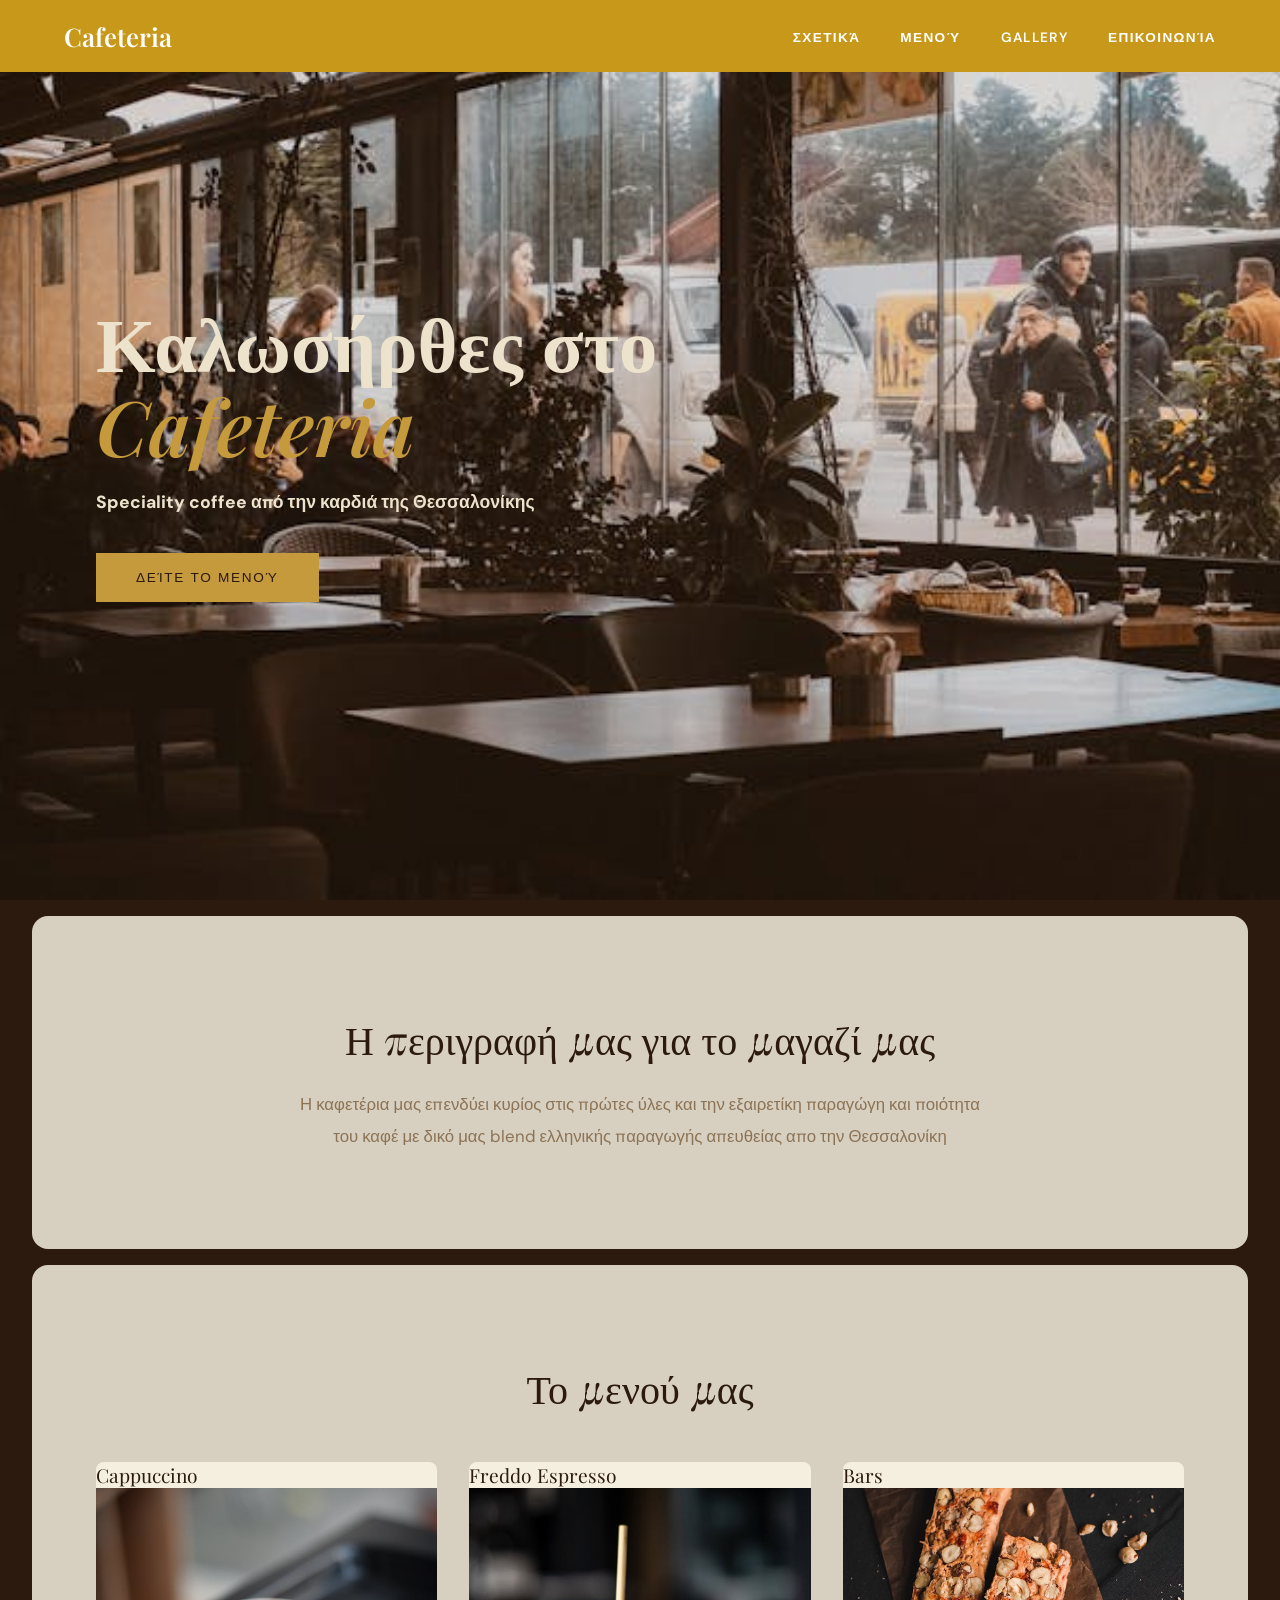
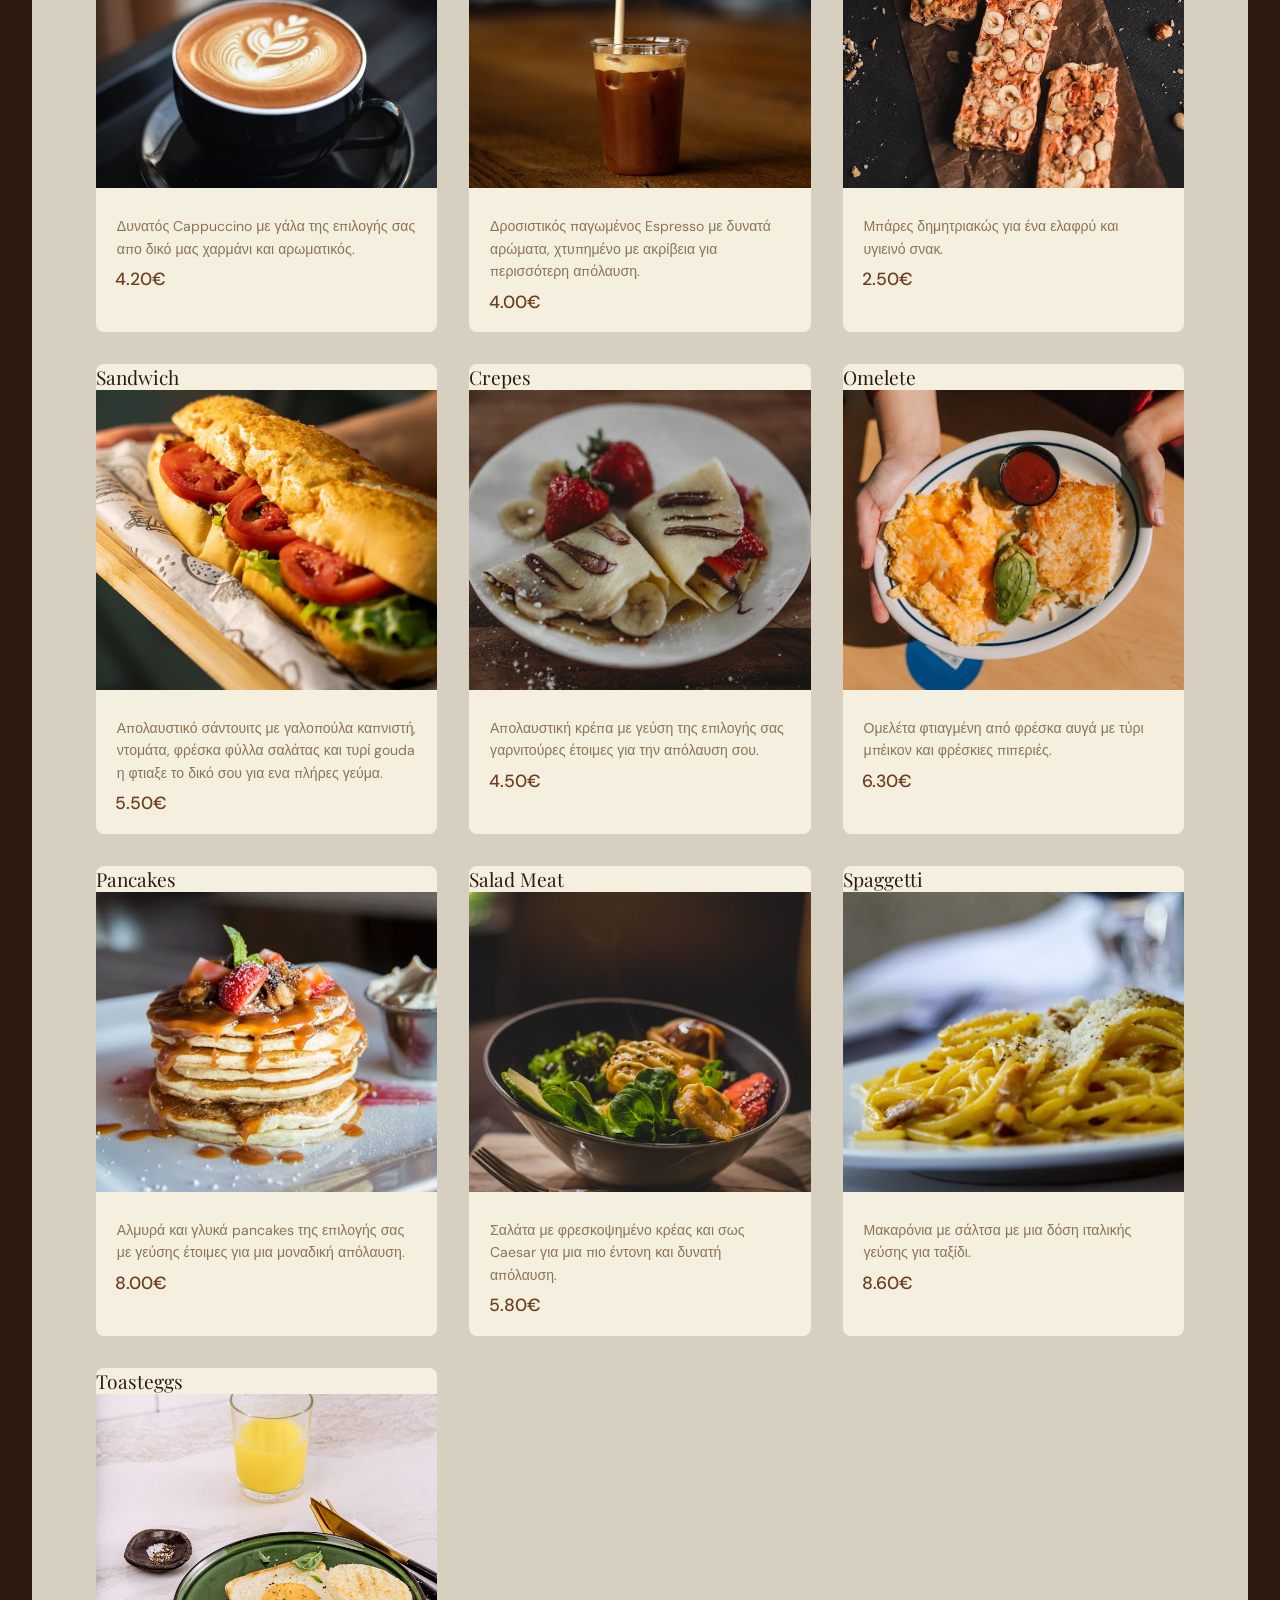
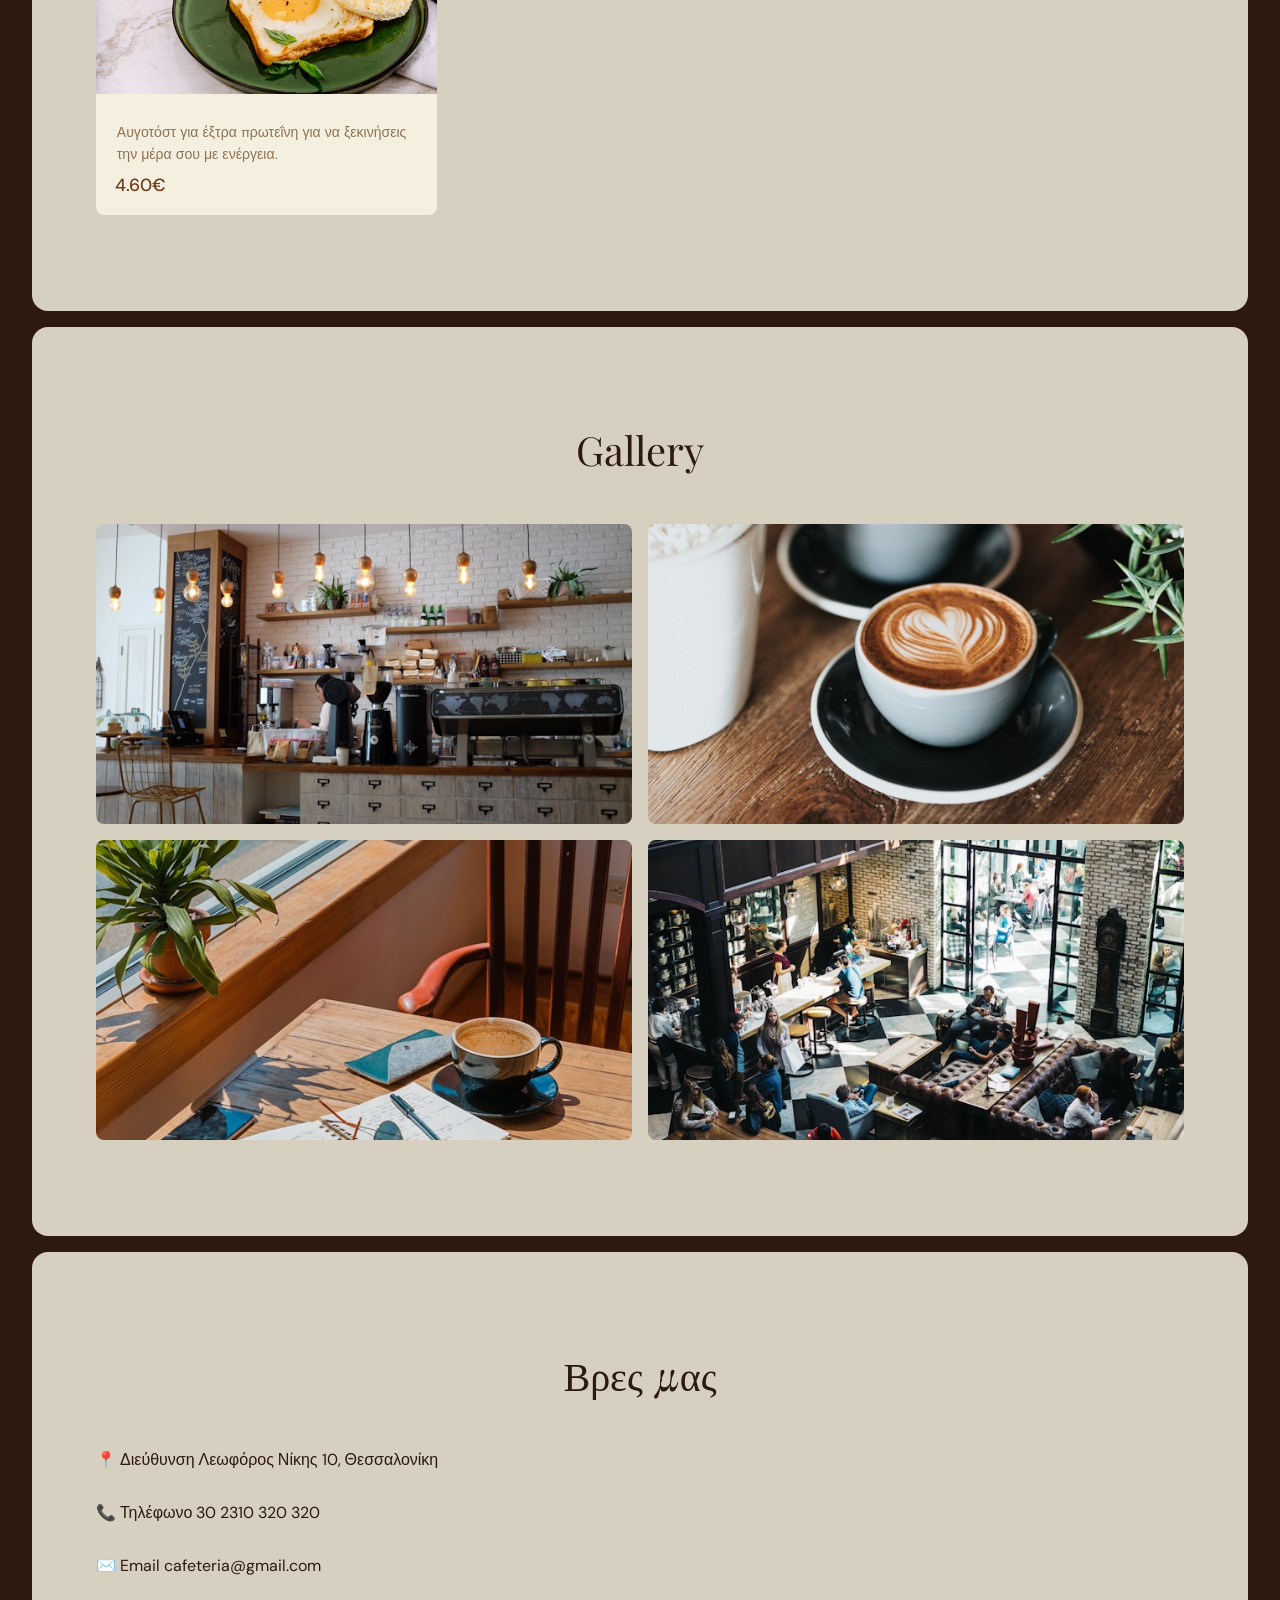
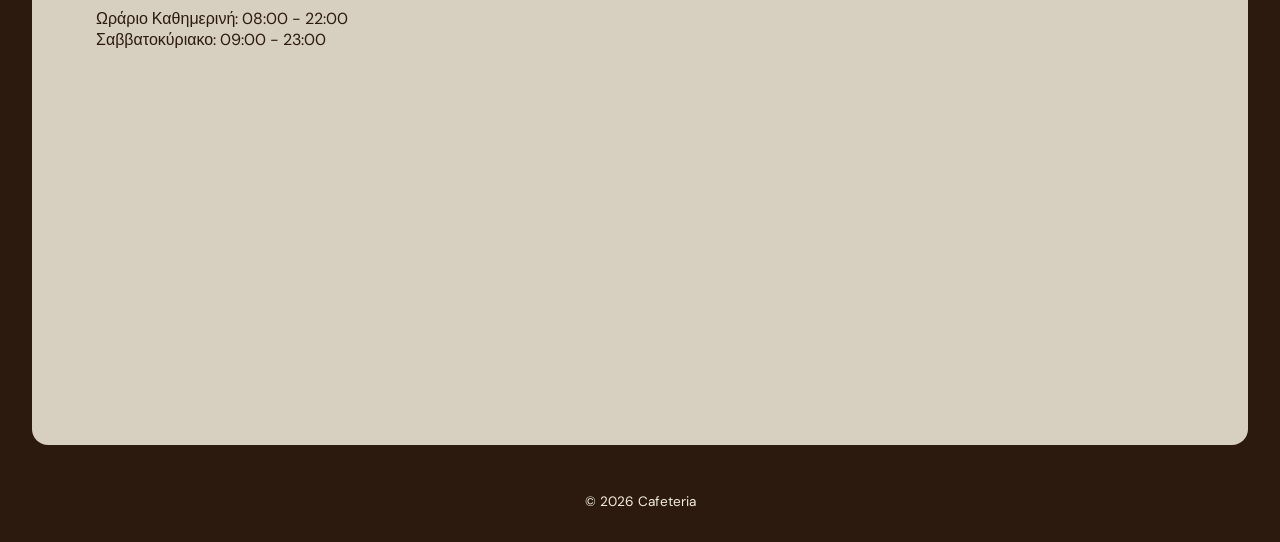
==== index.html @ f92d0ef3 "change the name file to index" ====
<!DOCTYPE html>
<html lang="en">
<head>
    <meta charset="UTF-8">
    <meta name="viewport" content="width=device-width, initial-scale=1.0">
    <title>Menu Cofffee</title>
    <link rel="stylesheet" href="styles.css">
</head>
<body>
    
    <!-- NavBar -->
    <nav id="navbar">
        <a href="#" class="logo">Cafeteria</a>
        <ul class="nav-links">
            <li><a href="#about">Σχετικά</a></li>
            <li><a href="#menu">Μενού</a></li>
            <li><a href="#gallery">Gallery</a></li>
            <li><a href="#contact">Επικοινωνία</a></li>
        </ul>
    </nav>

    <!-- Hero -->
    <section id="hero">
        <h1>Καλωσήρθες στο <em>Cafeteria</em></h1>
        <p>Speciality coffee από την καρδιά της Θεσσαλονίκης</p>
        <a href="#menu">Δείτε το Μενού</a>
    </section>

    <!-- About -->
    <section id="about">
        <h2>Η περιγραφή μας για το μαγαζί μας</h2>
        <p>Η καφετέρια μας επενδύει κυρίος στις πρώτες ύλες και την εξαιρετίκη παραγώγη και ποιότητα του καφέ με δικό μας blend ελληνικής παραγωγής απευθείας απο την Θεσσαλονίκη</p>
    </section>

    <!-- Menu -->
    <section id="menu">
        <h2>Το μενού μας</h2>

        <div class="menu-grid">
            <div class="menu-card">
                <h3>Cappuccino</h3>
                <img src="images/cappuccino.jpg" alt="cappuccino">
                <div class="card-info">
                    <p class="card-desc">Δυνατός Cappuccino με γάλα της επιλογής σας απο δικό μας χαρμάνι και αρωματικός.</p>
                    <span class="card-price">4.20€</span>
                </div>
            </div>

            <div class="menu-card">
                <h3>Freddo Espresso</h3>
                <img src="images/Freddo Espresso.jpg" alt="Freddo Espresso">
                <div class="card-info">
                    <p class="card-desc">Δροσιστικός παγωμένος Espresso με δυνατά αρώματα, χτυπημένο με ακρίβεια για περισσότερη απόλαυση.</p>
                    <span class="card-price">4.00€</span>
                </div>
            </div>
            
            <div class="menu-card">
                <h3>Bars</h3>
                <img src="images/Bars.jpg" alt="Bars">
                <div class="card-info">
                    <p class="card-desc">Μπάρες δημητριακώς για ένα ελαφρύ και υγιεινό σνακ.</p>
                    <span class="card-price">2.50€</span>
                </div>
            </div>
            
            <div class="menu-card">
                <h3>Sandwich</h3>
                <img src="images/Sandwich.jpg" alt="Sandwich">
                <div class="card-info">
                    <p class="card-desc">Απολαυστικό σάντουιτς με γαλοπούλα καπνιστή, ντομάτα, φρέσκα φύλλα σαλάτας και τυρί gouda η φτιαξε το δικό σου για ενα πλήρες γεύμα.</p>
                    <span class="card-price">5.50€</span>
                </div>
            </div>
            
            <div class="menu-card">
                <h3>Crepes</h3>
                <img src="images/crepes.jpg" alt="crepes">
                <div class="card-info">
                    <p class="card-desc">Απολαυστική κρέπα με γεύση της επιλογής σας γαρνιτούρες έτοιμες για την απόλαυση σου.</p>
                    <span class="card-price">4.50€</span>
                </div>
            </div>
            
            <div class="menu-card">
                <h3>Omelete</h3>
                <img src="images/omelete.jpg" alt="omelete">
                <div class="card-info">
                    <p class="card-desc">Ομελέτα φτιαγμένη από φρέσκα αυγά με τύρι μπέικον και φρέσκιες πιπεριές.</p>
                    <span class="card-price">6.30€</span>
                </div>
            </div>
            
            <div class="menu-card">
                <h3>Pancakes</h3>
                <img src="images/pancakes.jpg" alt="pancakes">
                <div class="card-info">
                    <p class="card-desc">Αλμυρά και γλυκά pancakes της επιλογής σας με γεύσης έτοιμες για μια μοναδική απόλαυση.</p>
                    <span class="card-price">8.00€</span>
                </div>
            </div>
            
            <div class="menu-card">
                <h3>Salad Meat</h3>
                <img src="images/saladmeat.jpg" alt="saladmeat">
                <div class="card-info">
                    <p class="card-desc">Σαλάτα με φρεσκοψημένο κρέας και σως Caesar για μια πιο έντονη και δυνατή απόλαυση.</p>
                    <span class="card-price">5.80€</span>
                </div>
            </div>
            
            <div class="menu-card">
                <h3>Spaggetti</h3>
                <img src="images/spaggetti.jpg" alt="spaggetti">
                <div class="card-info">
                    <p class="card-desc">Μακαρόνια με σάλτσα με μια δόση ιταλικής γεύσης για ταξίδι.</p>
                    <span class="card-price">8.60€</span>
                </div>
            </div>

            <div class="menu-card">
                <h3>Toasteggs</h3>
                <img src="images/toasteggs.jpg" alt="toasteggs">
                <div class="card-info">
                    <p class="card-desc">Αυγοτόστ για έξτρα πρωτεΐνη για να ξεκινήσεις την μέρα σου με ενέργεια.</p>
                    <span class="card-price">4.60€</span>
                </div>
            </div>
        </div>
    </section>

    <!-- Gallery -->
    <section id="gallery">
        <h2>Gallery</h2>
        <div class="gallery-grid">
            <img src="images/Bar.jpg" alt="Bar">
            <img src="images/cups.jpg" alt="cups">
            <img src="images/table.jpg" alt="table">
            <img src="images/shop.jpg" alt="shop">
        </div>
    </section>

    <!-- Contact -->
    <section id="contact">
        <h2>Βρες μας</h2>

        <div class="contact-wrapper">

            <!-- Location -->
            <div class="contact-info">
                <div class="contact-item">📍 Διεύθυνση Λεωφόρος Νίκης 10, Θεσσαλονίκη</div>
                <div class="contact-item">📞 Τηλέφωνο 30 2310 320 320</div>
                <div class="contact-item">✉️ Email cafeteria@gmail.com</div>
                <div class="contact-item">Ωράριο Καθημερινή: 08:00 - 22:00 
                    <br>Σαββατοκύριακο: 09:00 - 23:00</div>
            </div>
            
            <!-- Map -->
            <div id="map">
                <iframe 
                    src="https://www.google.com/maps/embed?pb=!1m18!1m12!1m3!1d24218.359978388162!2d22.9376!3d40.64542719999999!2m3!1f0!2f0!3f0!3m2!1i1024!2i768!4f13.1!3m3!1m2!1s0x14a839af2548cc69%3A0xef18309d80742d16!2zzpvOtc-FzrrPjM-CIM6gz43Pgc6zzr_Pgg!5e0!3m2!1sel!2sgr!4v1776898781156!5m2!1sel!2sgr" width="600" height="450" style="border:0;" allowfullscreen="" loading="lazy" referrerpolicy="no-referrer-when-downgrade"
                    width="100%"
                    height="450"
                    style="border:0;"
                    allowfullscreen=""
                    loading="lazy"
                    referrerpolicy="no-referrer-when-downgrade">
                </iframe>
            </div>
        </div>
    </section>

    <!-- Footer -->
    <footer>
        <p>&copy; 2026 Cafeteria</p>
    </footer>

    <script src="script.js"></script>

</body>
</html>
---- styles.css ----
/* Google Fonts */
@import url('https://fonts.googleapis.com/css2?family=Playfair+Display:ital,wght@0,400;0,600;1,400&family=DM+Sans:wght@300;400;500&display=swap');

/* Reset */
*, *::before, *::after {
    box-sizing: border-box;
    margin: 0;
    padding: 0;
}

/* Colors and variables */
:root {
    --cream:       #F5EFE0;
    --cream-dark:  #EDE3CC;
    --espresso:    #2C1A0E;
    --brown:       #6B3F1F;
    --brown-light: #A0673A;
    --gold:        #C49A3C;
    --warm-white:  #FAF7F2;
    --text-muted:  #8C7355;

    --font-serif: 'Playfair Display', Georgia, serif;
    --font-sans:  'DM Sans', sans-serif;
}

/* Base */
html {
    overflow-x: hidden;
    width: 100%;
    /* background-color: var(--espresso); */
}
body {
    width: 100%;
    padding-bottom: 0;
    background-color: var(--espresso);
    background-image: url('images/backgroundbeans.jpg');
    background-size: cover;
    background-attachment: fixed;
    background-position: center;
    font-family: var(--font-sans);
    color: var(--espresso);
}

h1, h2, h3 {
    font-family: var(--font-serif);
}

img {
    display: block;
    max-width: 100%;
}

a {
    text-decoration: none;
    color: inherit;
}

ul {
    list-style: none;
}

/* NavBar */
nav {
    position: fixed;
    top: 0;
    left: 0;
    right: 0;
    z-index: 100;
    display: flex;
    align-items: center;
    justify-content: space-between;
    padding: 1.2rem 4rem;
    background: transparent;
    transition: background 0.4s, color 0.4s, box-shadow 0.4s;
}

nav.scrolled {
    background: rgba(245, 239, 224, 0.95);
    box-shadow: 0 2px 20px rgba(44, 26, 14, 0.1);
    backdrop-filter: blur(8px);
}

.logo {
    font-family: var(--font-serif);
    font-size: 1.6rem;
    font-weight: 600;
    color: var(--cream-dark);
}

.nav-links {
    display: flex;
    gap: 2.5rem;
}

.nav-links a {
    font-size: 0.85rem;
    font-weight: 600;
    letter-spacing: 0.1em;
    text-transform: uppercase;
    color: var(--cream-dark);
    /* opacity: 0.7; */
    transition: opacity 0.2s;
}

.nav-links a:hover {
    opacity: 1
}

/* Hero */
#hero {
    min-height: 100vh;
    background-color: var(--espresso);
    background-image: url('images/backgroundshop.jpg');
    background-size: cover;
    background-position: center;
    display: flex;
    flex-direction: column;
    justify-content: center;
    align-items: flex-start;
    padding: 0 6rem;
}

#hero h1 {
    font-size: clamp(2.5rem, 6vw, 5rem);
    font-weight: 550;
    color: var(--cream-dark);
    line-height: 1.1;
    max-width: 700px;
    margin-bottom: 1.5rem;
}

#hero h1 em {
    font-style: italic;
    font-weight: 600;
    color: var(--gold);
}

#hero p {
    font-size: 1.1rem;
    font-weight: 800;
    color: var(--cream-dark);
    /* opacity: 0.7; */
    margin-bottom: 2.5rem;
}

#hero a {
    background: var(--gold);
    color: var(--espresso);
    padding: 1rem 2.5rem;
    font-size: 0.85rem;
    font-weight: 500;
    letter-spacing: 0.12em;
    text-transform: uppercase;
    transition: background 0.3s, transform 0.2s;
    display: inline-block;
}

#hero a:hover {
    background: var(--brown-light);
    color: var(--cream);
    transform: translateY(-2px);
}

/* Menu */
#menu {
    padding: 6rem 4rem;
    background: rgba(245, 239, 224, 0.85);
    position: relative;
    z-index: 2;
}

#menu h2 {
    font-size: 2.5rem;
    font-weight: 400;
    text-align: center;
    margin-bottom: 3rem;
    color: var(--espresso);
}

.menu-grid {
    display: grid;
    grid-template-columns: repeat(3, 1fr);
    gap: 2rem;
    max-width: 1200px;
    margin: 0 auto;
}

.menu-card {
    background: var(--cream);
    border-radius: 8px;
    overflow: hidden;
    transition: transform 0.3s, box-shadow 0.3s;
}

.menu-card:hover {
    transform: translateY(-6px);
    box-shadow: 0 12px 30px rgba(44, 26, 14, 0.12);
}

.menu-card img {
    width: 100%;
    height: 300px;
    object-fit: cover;
    object-position: center;
}

.menu-card h3 {
    font-size: 1.2rem;
    font-weight: 400;
}

.card-info {
    padding: 1.2rem;
}

.card-desc {
    font-size: 0.88rem;
    color: var(--text-muted);
    line-height: 1.6;
    margin: 0.5rem 0.1rem;
}

.card-price {
    font-size: 1.1rem;
    font-weight: 500;
    color: var(--brown);
}

/* About */
#about {
    border-radius: 20px 20px 0 0;
    margin-top: -30px;
    position: relative;
    z-index: 2;
    padding: 6rem 4rem;
    background: rgba(245, 239, 224, 0.85);
    display: flex;
    flex-direction: column;
    align-items: center;
    text-align: center;
    -webkit-border-radius: 20px 20px 0 0;
    -moz-border-radius: 20px 20px 0 0;
    -ms-border-radius: 20px 20px 0 0;
    -o-border-radius: 20px 20px 0 0;
}

#about h2 {
    font-size: 2.5rem;
    font-weight: 400;
    margin-bottom: 1.5rem;
    color: var(--espresso);
}

#about p {
    font-size: 1.05rem;
    line-height: 1.9;
    color: var(--text-muted);
    max-width: 700px;
}

/* Gallery */
#gallery {
    padding: 6rem 4rem;
    background: rgba(245, 239, 224, 0.85);
    position: relative;
    z-index: 2;
}

#gallery h2 {
    font-size: 2.5rem;
    font-weight: 400;
    text-align: center;
    margin-bottom: 3rem;
    color: var(--espresso);
}

.gallery-grid {
    display: grid;
    grid-template-columns: repeat(2, 1fr);
    gap: 1rem;
    max-width: 1200px;
    margin: 0 auto;
}

.gallery-grid img {
    width: 100%;
    height: 300px;
    object-fit: cover;
    border-radius: 8px;
    transition: transform 0.4s, filter 0.4s;
}

.gallery-grid img:hover {
    transform: scale(1.02);
    filter: brightness(1.05);
}

.gallery-grid img:nth-child(2) {
    object-position: 50% 90%;
}

/* Contact */
#contact {
    padding: 6rem 4rem;
    background: rgba(245, 239, 224, 0.85);
    position: relative;
    z-index: 2;
}

#contact h2 {
    font-size: 2.5rem;
    font-weight: 400;
    text-align: center;
    margin-bottom: 3rem;
    color: var(--espresso);
}

.contact-wrapper {
    display: grid;
    grid-template-columns: 1fr 2fr;
    gap: 3rem;
    max-width: 1200px;
    margin: 0 auto;
    align-items: start;
}

.contact-info {
    display: flex;
    flex-direction: column;
    gap: 2rem;
}

.contact-item {
    display: flex;
    align-items: flex-start;
    gap: 1rem;
}

.contact-icon {
    font-size: 1.5rem;
    margin-top: 0.2rem;
}

.contact-item h4 {
    font-family: var(--font-serif);
    font-size: 1rem;
    font-weight: 400;
    margin-bottom: 0.3rem;
    color: var(--espresso);
}

.contact-item p {
    font-size: 0.9rem;
    color: var(--text-muted);
    line-height: 1.6;
}

#map {
    max-width: 1200px;
    margin: 0 auto;
    border-radius: 8px;
    overflow: hidden;
}

#map iframe {
    width: 500px;
    height: 500px;
    border: 0;
    display: block;
}

/* Footer */
footer{
    background: var(--espresso);
    color: var(--cream);
    text-align: center;
    padding: 2rem;
    font-size: 0.85rem;
    /*opacity: 0.9;
    */margin: 0;
    border-radius:0;
}

#about, #menu, #gallery, #contact{
    margin: 1rem 2rem;
    border-radius: 16px;
    }

/* Responsive - Mobile */
@media (max-width: 768px) {
    #about, #menu, #gallery, #contact{
    margin: 1rem;
}
    
    body {
    background-attachment: scroll;
    }

    /* Navbar */
    nav {
        padding: 1rem 1.5rem;
    }
    
    .nav-links {
        gap: 1rem;
    }

    .nav-links a {
        font-size: 0.5rem;
    }

    /* Hero */
    #hero {
        padding: 0 1.5rem;
        /* min-width: 100svh; */
        background-attachment: scroll;
    }

    #hero h1 {
        font-size: clamp(1.8rem, 8vw, 3rem);
        max-width: 100%;
    }

    #hero p {
        font-size: 1rem;
        max-width: 100%;
    }

    /* About */
    #about {
        padding: 4rem 2rem;
    }

    /* Menu */
    #menu {
        padding: 4rem 1.5rem;
    }

    .menu-grid {
        grid-template-columns: 1fr;
    }

    /* Gallery */
    #gallery {
        padding: 4rem 1.5rem;
    }

    .gallery-grid {
        grid-template-columns: 1fr;
        width: 100%;
    }

    .gallery-grid img {
        width: 100%;
        height: 220px;
    }

    /* Contact */
    .contact {
        padding: 4rem 1.5rem;
        width: 100%;
    }
    
    .contact-wrapper {
        grid-template-columns: 1fr;
    }

    #map {
        width: 100%;
        overflow: hidden;
    }

    #map iframe {
        width: 100% !important;
        height: 300px;
    }

    footer {
        margin: 0;
        border-radius: 0;
    }
}
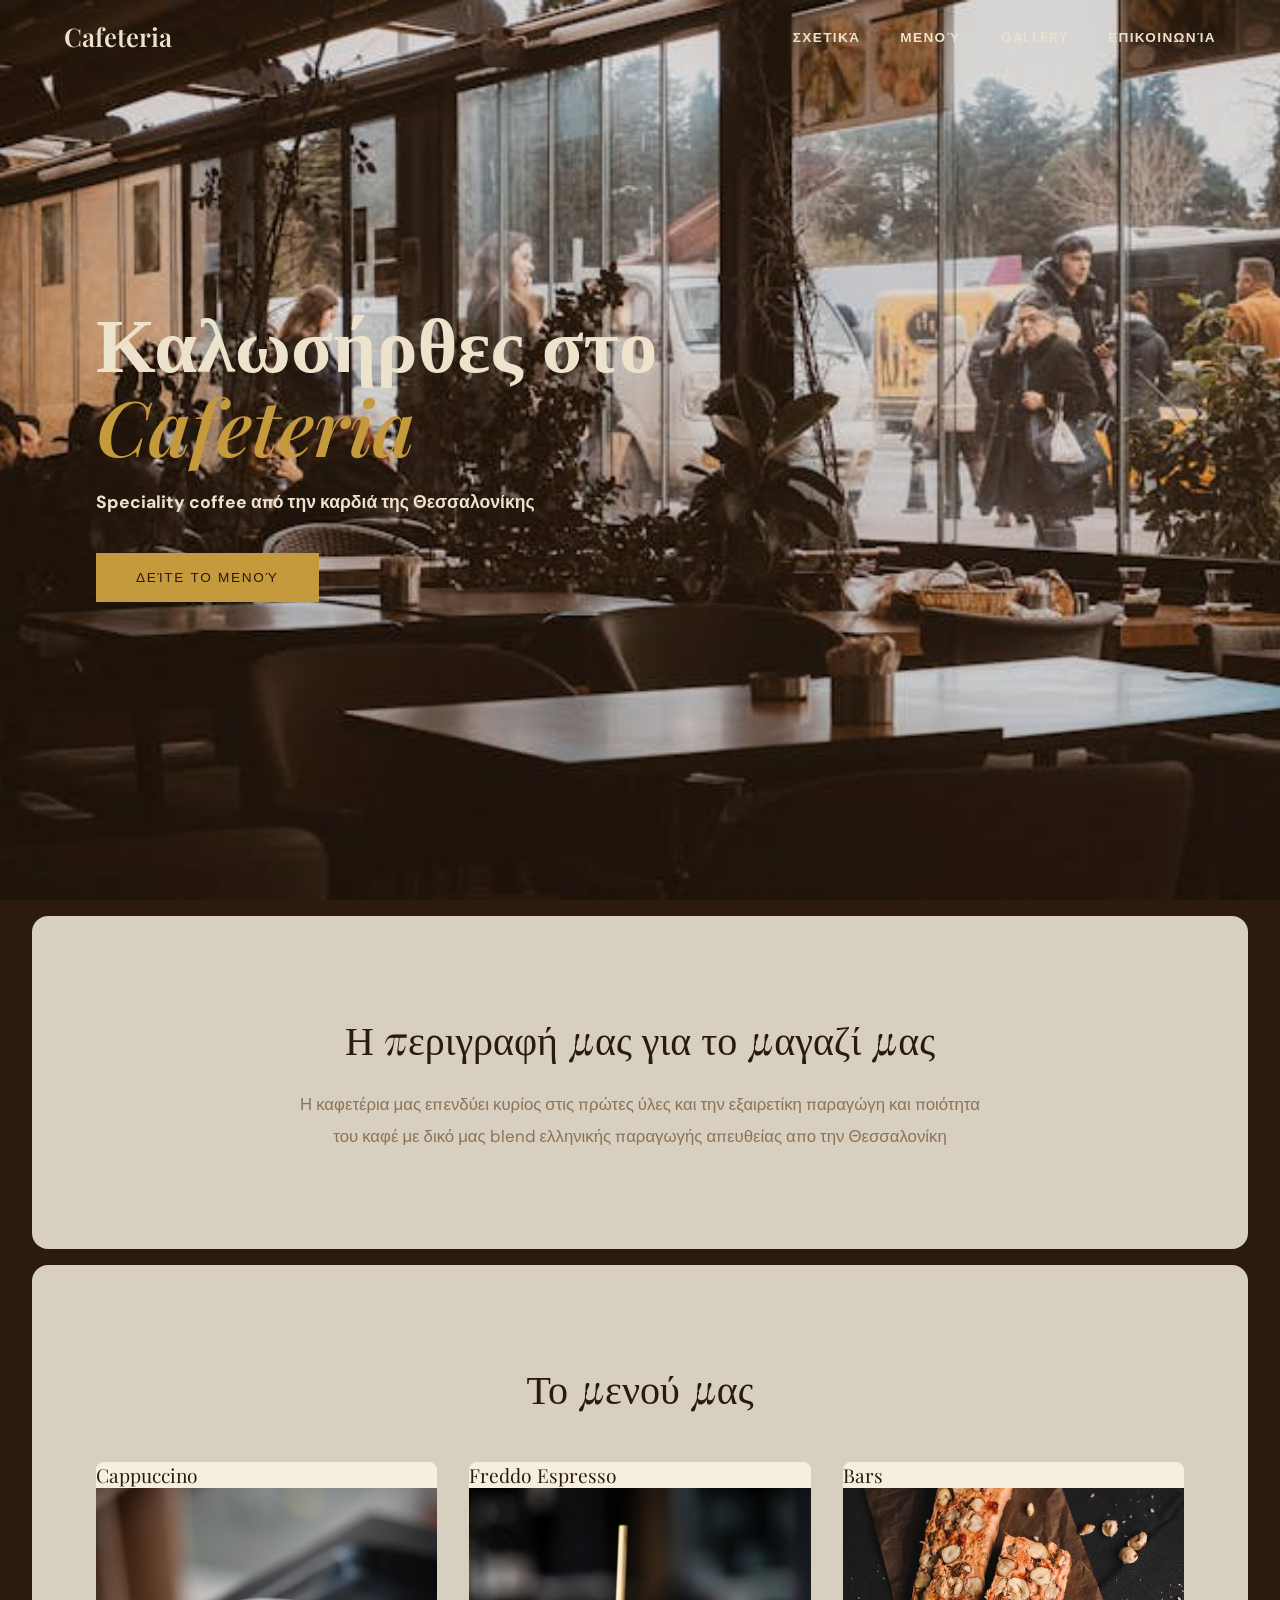
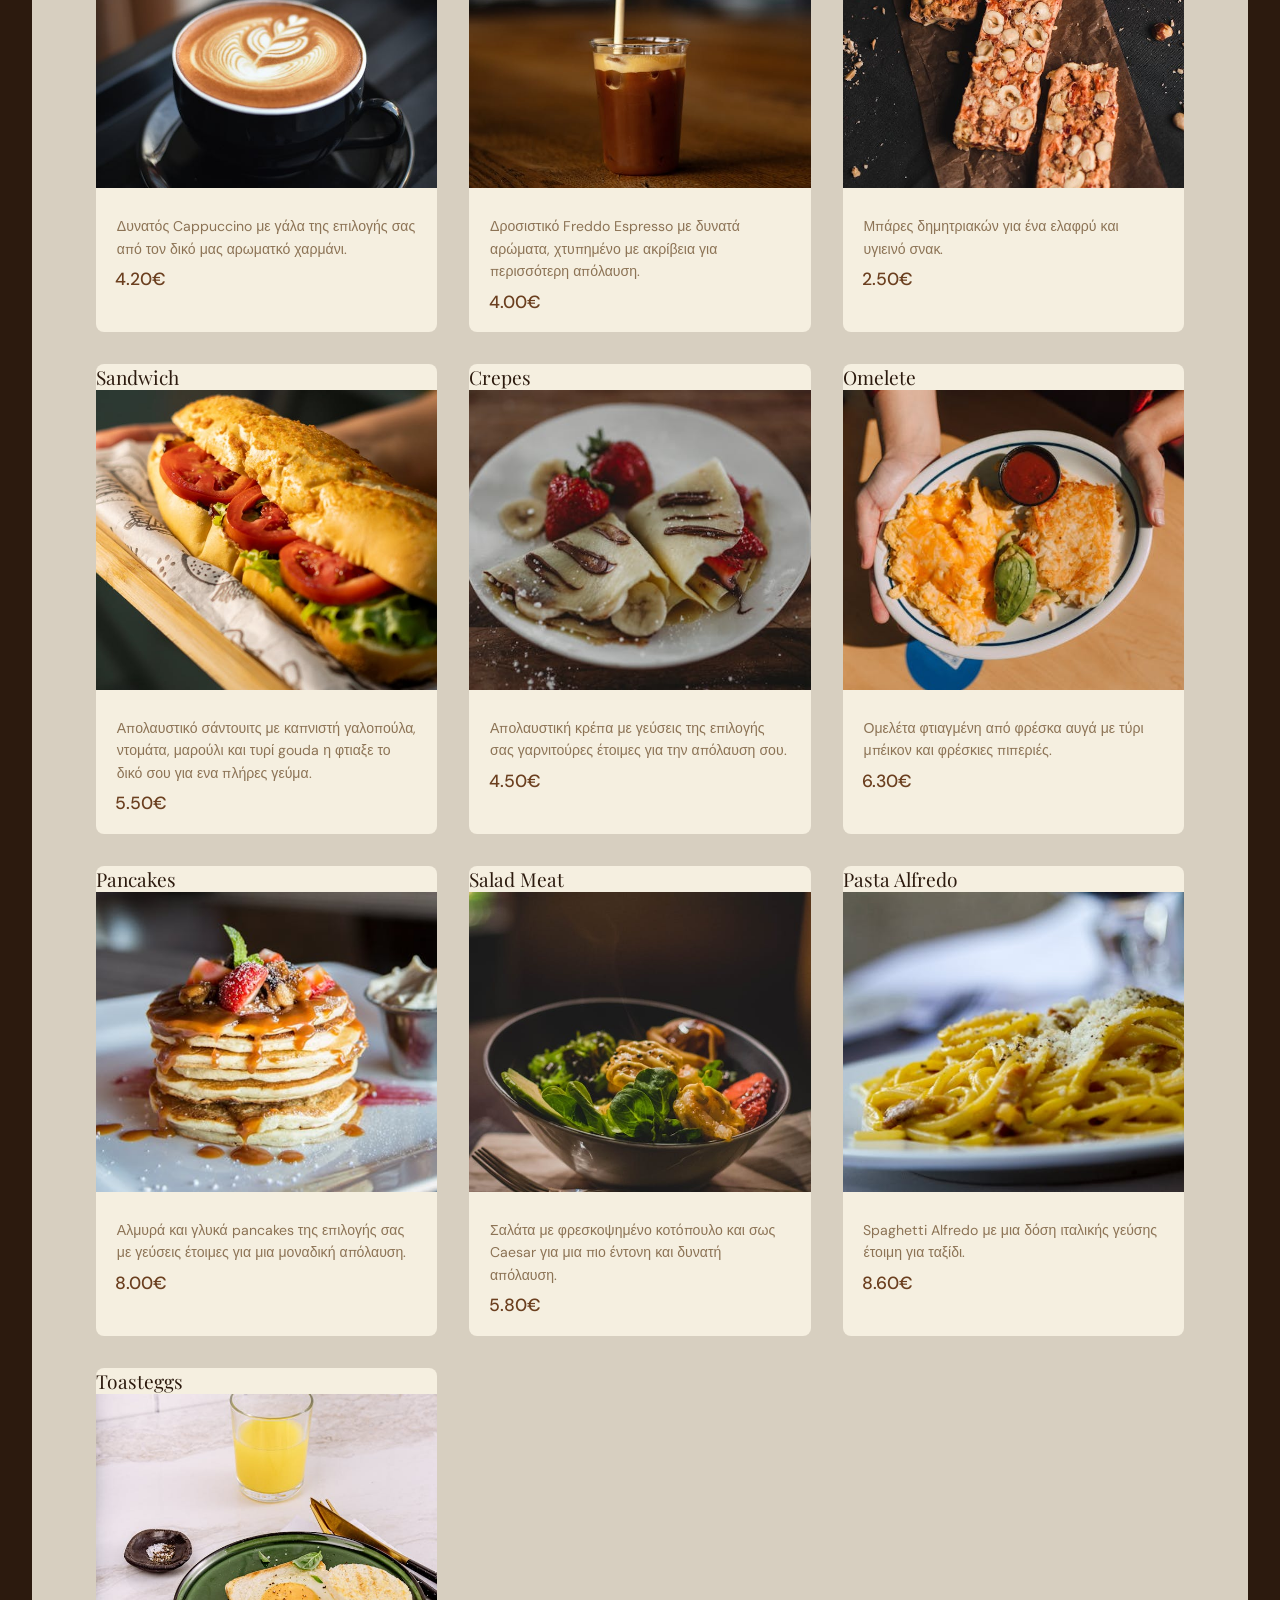
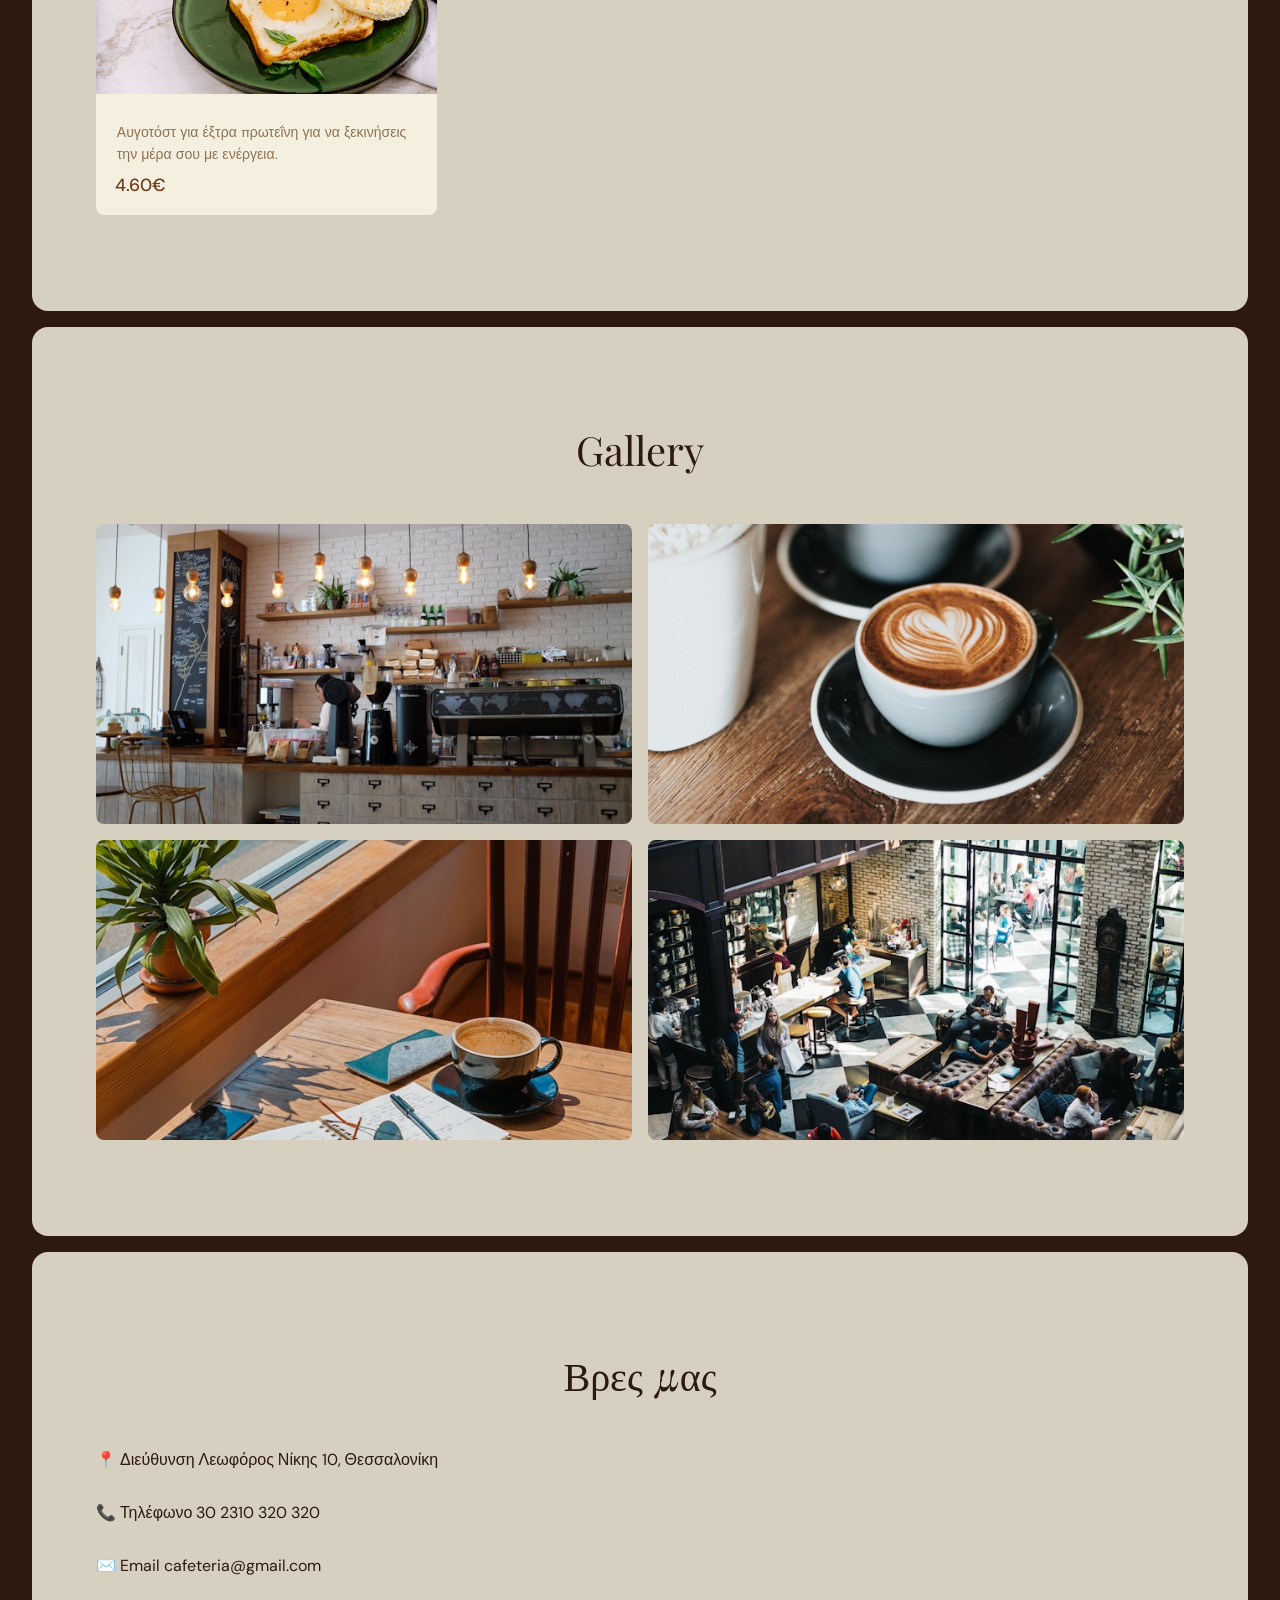
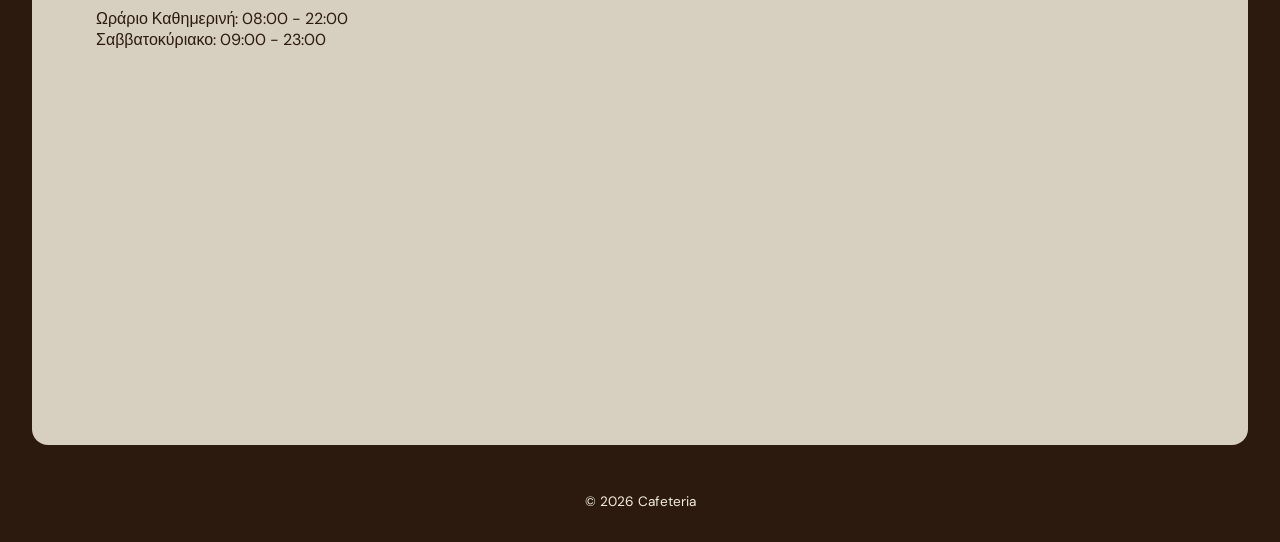
==== commit 0bbf0737: "Correction to the index syntax, change of the navbar to smoother and transparent css in the navbar" ====
--- a/index.html
+++ b/index.html
@@ -41,7 +41,7 @@
                 <h3>Cappuccino</h3>
                 <img src="images/cappuccino.jpg" alt="cappuccino">
                 <div class="card-info">
-                    <p class="card-desc">Δυνατός Cappuccino με γάλα της επιλογής σας απο δικό μας χαρμάνι και αρωματικός.</p>
+                    <p class="card-desc">Δυνατός Cappuccino με γάλα της επιλογής σας από τον δικό μας αρωματκό χαρμάνι.</p>
                     <span class="card-price">4.20€</span>
                 </div>
             </div>
@@ -50,7 +50,7 @@
                 <h3>Freddo Espresso</h3>
                 <img src="images/Freddo Espresso.jpg" alt="Freddo Espresso">
                 <div class="card-info">
-                    <p class="card-desc">Δροσιστικός παγωμένος Espresso με δυνατά αρώματα, χτυπημένο με ακρίβεια για περισσότερη απόλαυση.</p>
+                    <p class="card-desc">Δροσιστικό Freddo Espresso με δυνατά αρώματα, χτυπημένο με ακρίβεια για περισσότερη απόλαυση.</p>
                     <span class="card-price">4.00€</span>
                 </div>
             </div>
@@ -59,7 +59,7 @@
                 <h3>Bars</h3>
                 <img src="images/Bars.jpg" alt="Bars">
                 <div class="card-info">
-                    <p class="card-desc">Μπάρες δημητριακώς για ένα ελαφρύ και υγιεινό σνακ.</p>
+                    <p class="card-desc">Μπάρες δημητριακών για ένα ελαφρύ και υγιεινό σνακ.</p>
                     <span class="card-price">2.50€</span>
                 </div>
             </div>
@@ -68,7 +68,7 @@
                 <h3>Sandwich</h3>
                 <img src="images/Sandwich.jpg" alt="Sandwich">
                 <div class="card-info">
-                    <p class="card-desc">Απολαυστικό σάντουιτς με γαλοπούλα καπνιστή, ντομάτα, φρέσκα φύλλα σαλάτας και τυρί gouda η φτιαξε το δικό σου για ενα πλήρες γεύμα.</p>
+                    <p class="card-desc">Απολαυστικό σάντουιτς με καπνιστή γαλοπούλα, ντομάτα, μαρούλι και τυρί gouda η φτιαξε το δικό σου για ενα πλήρες γεύμα.</p>
                     <span class="card-price">5.50€</span>
                 </div>
             </div>
@@ -77,7 +77,7 @@
                 <h3>Crepes</h3>
                 <img src="images/crepes.jpg" alt="crepes">
                 <div class="card-info">
-                    <p class="card-desc">Απολαυστική κρέπα με γεύση της επιλογής σας γαρνιτούρες έτοιμες για την απόλαυση σου.</p>
+                    <p class="card-desc">Απολαυστική κρέπα με γεύσεις της επιλογής σας γαρνιτούρες έτοιμες για την απόλαυση σου.</p>
                     <span class="card-price">4.50€</span>
                 </div>
             </div>
@@ -95,7 +95,7 @@
                 <h3>Pancakes</h3>
                 <img src="images/pancakes.jpg" alt="pancakes">
                 <div class="card-info">
-                    <p class="card-desc">Αλμυρά και γλυκά pancakes της επιλογής σας με γεύσης έτοιμες για μια μοναδική απόλαυση.</p>
+                    <p class="card-desc">Αλμυρά και γλυκά pancakes της επιλογής σας με γεύσεις έτοιμες για μια μοναδική απόλαυση.</p>
                     <span class="card-price">8.00€</span>
                 </div>
             </div>
@@ -104,16 +104,16 @@
                 <h3>Salad Meat</h3>
                 <img src="images/saladmeat.jpg" alt="saladmeat">
                 <div class="card-info">
-                    <p class="card-desc">Σαλάτα με φρεσκοψημένο κρέας και σως Caesar για μια πιο έντονη και δυνατή απόλαυση.</p>
+                    <p class="card-desc">Σαλάτα με φρεσκοψημένο κοτόπουλο και σως Caesar για μια πιο έντονη και δυνατή απόλαυση.</p>
                     <span class="card-price">5.80€</span>
                 </div>
             </div>
             
             <div class="menu-card">
-                <h3>Spaggetti</h3>
+                <h3>Pasta Alfredo</h3>
                 <img src="images/spaggetti.jpg" alt="spaggetti">
                 <div class="card-info">
-                    <p class="card-desc">Μακαρόνια με σάλτσα με μια δόση ιταλικής γεύσης για ταξίδι.</p>
+                    <p class="card-desc">Spaghetti Alfredo με μια δόση ιταλικής γεύσης έτοιμη για ταξίδι.</p>
                     <span class="card-price">8.60€</span>
                 </div>
             </div>
--- a/styles.css
+++ b/styles.css
@@ -71,7 +71,7 @@
     justify-content: space-between;
     padding: 1.2rem 4rem;
     background: transparent;
-    transition: background 0.4s, color 0.4s, box-shadow 0.4s;
+    transition: background 0.6s ease, color 0.6s ease, box-shadow 0.6s ease;
 }
 
 nav.scrolled {
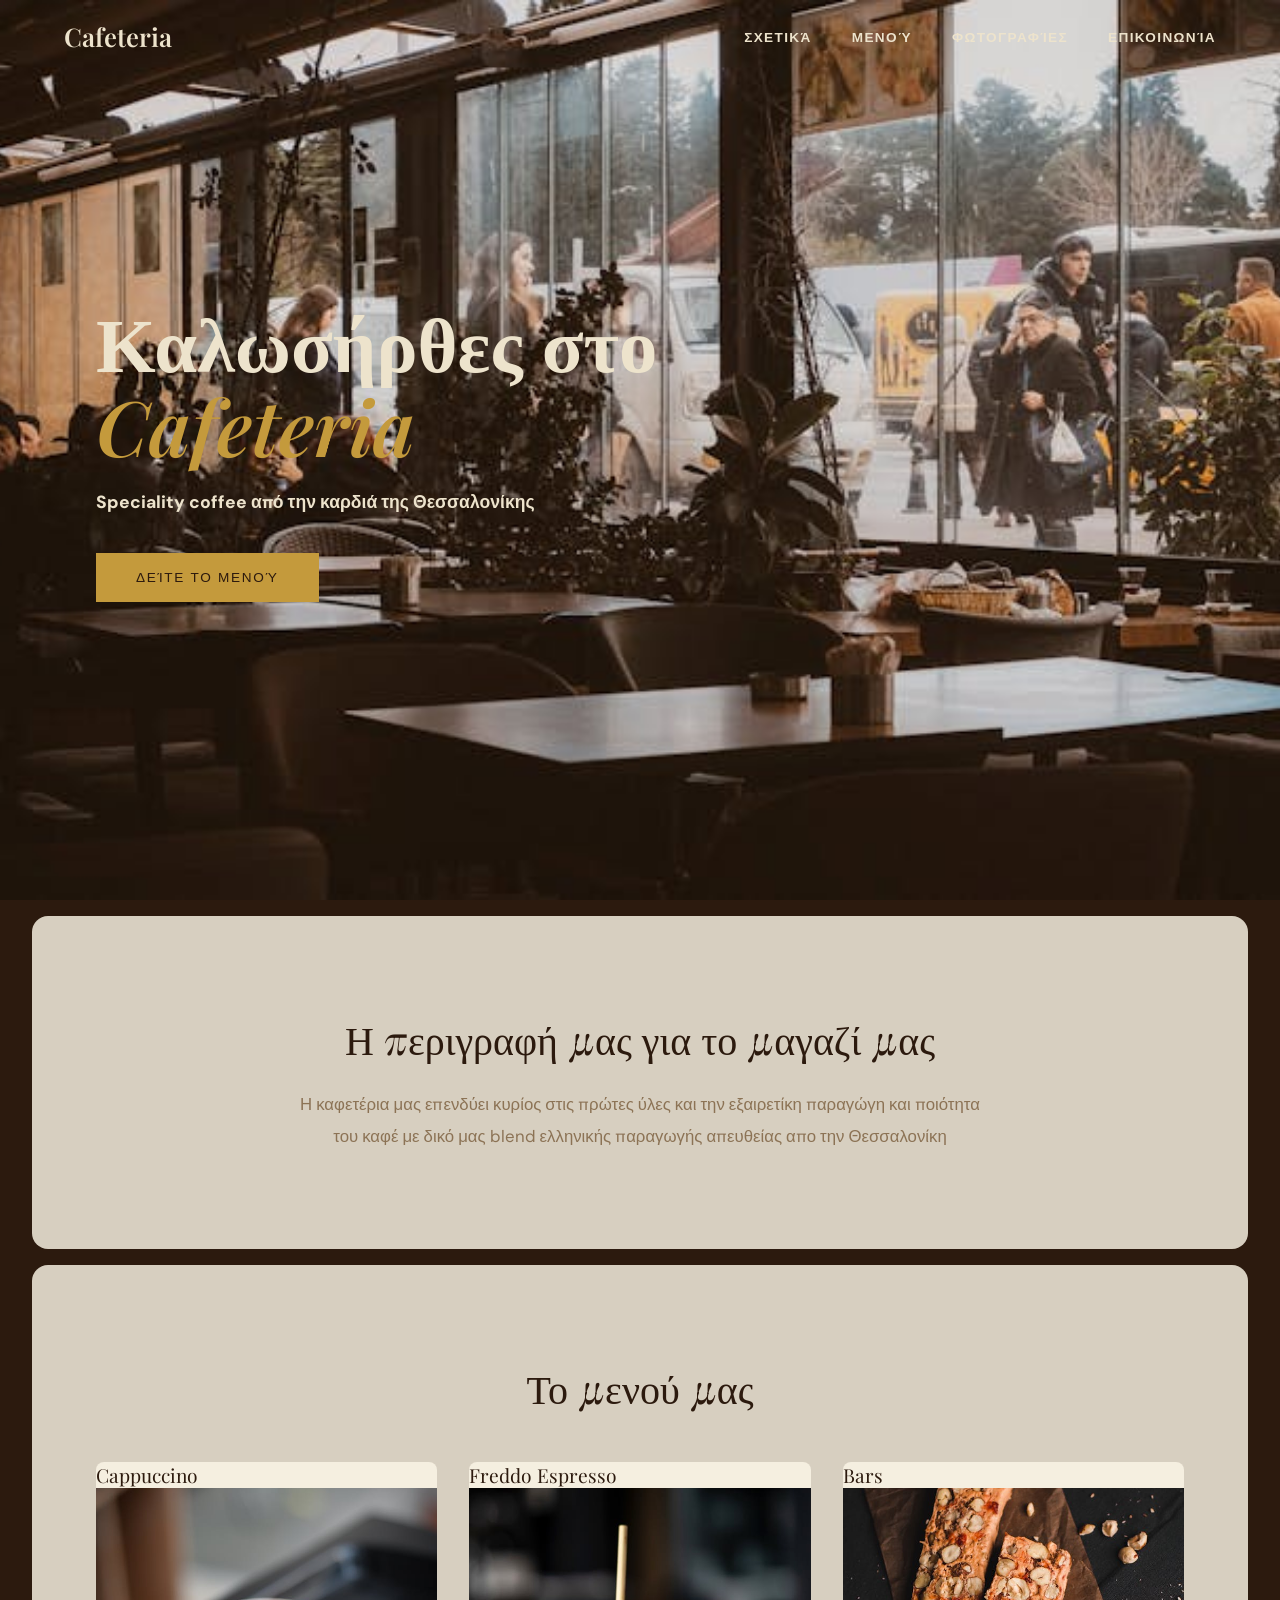
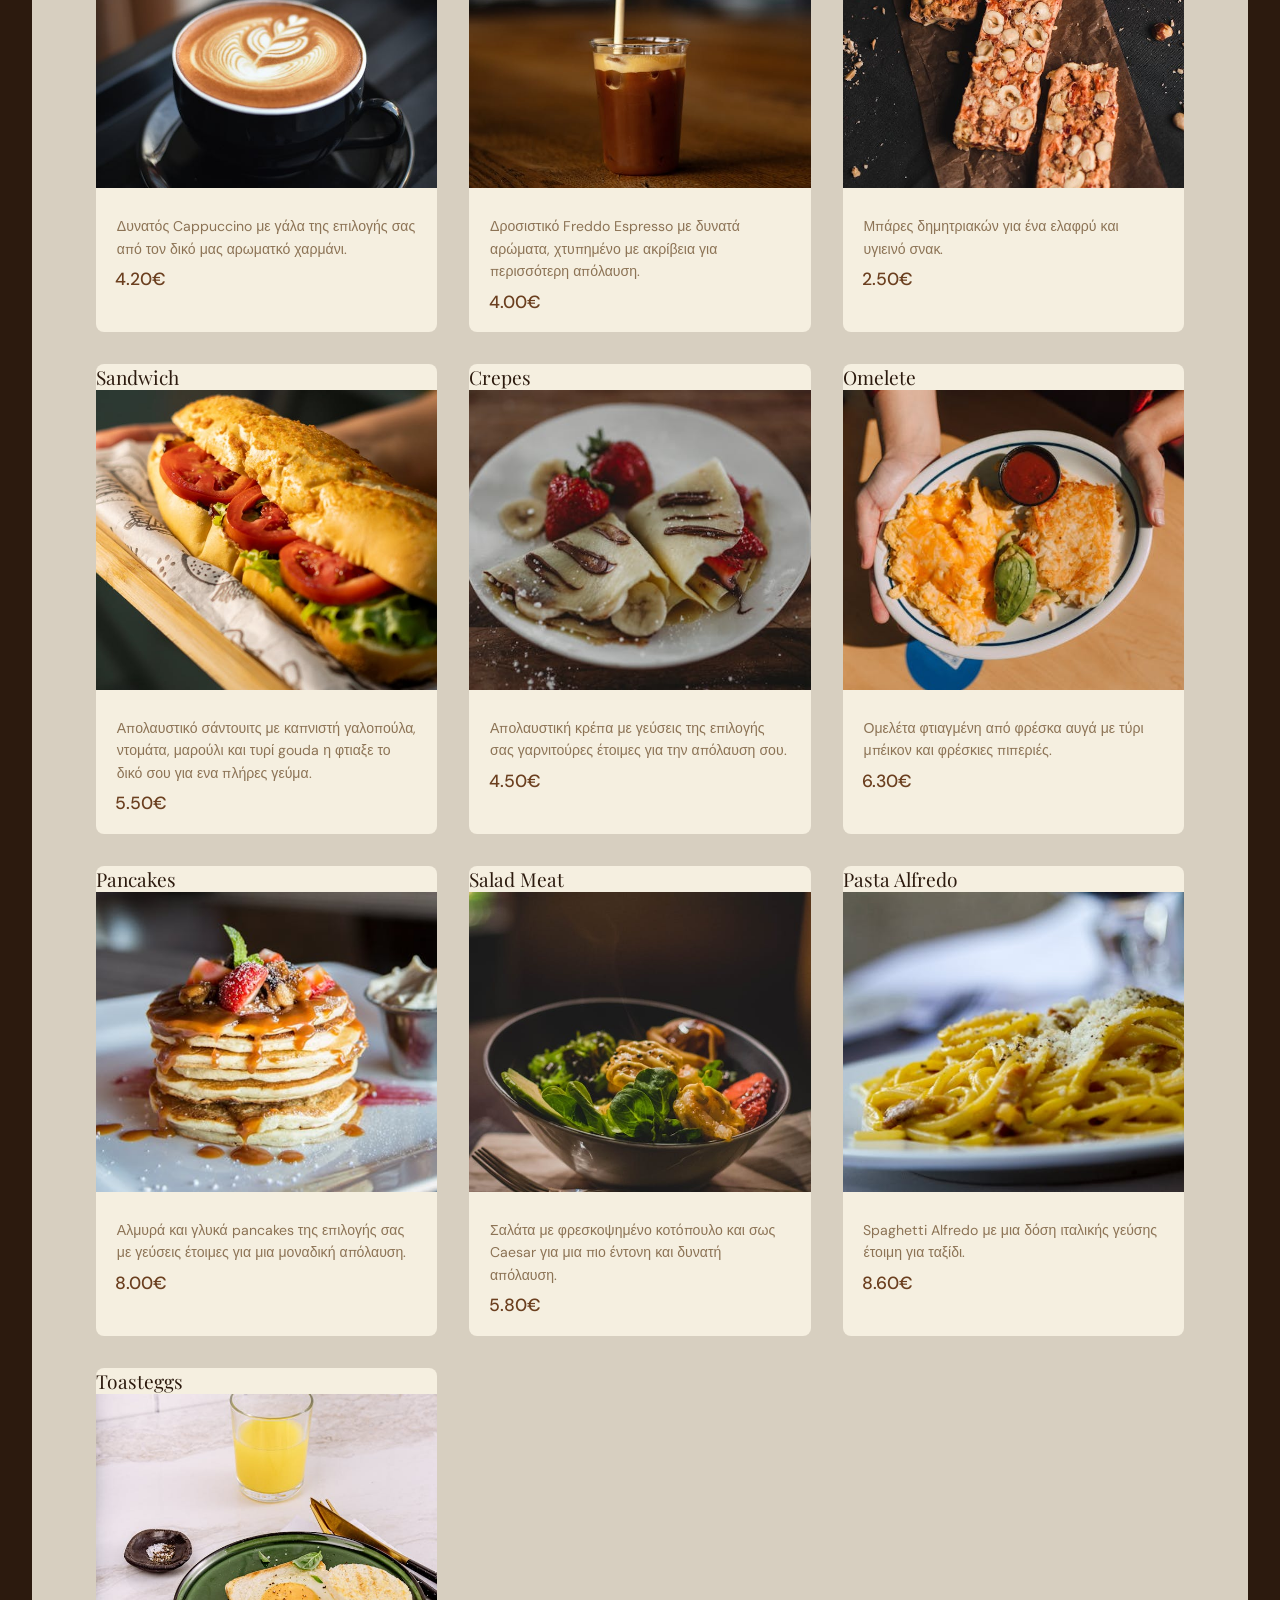
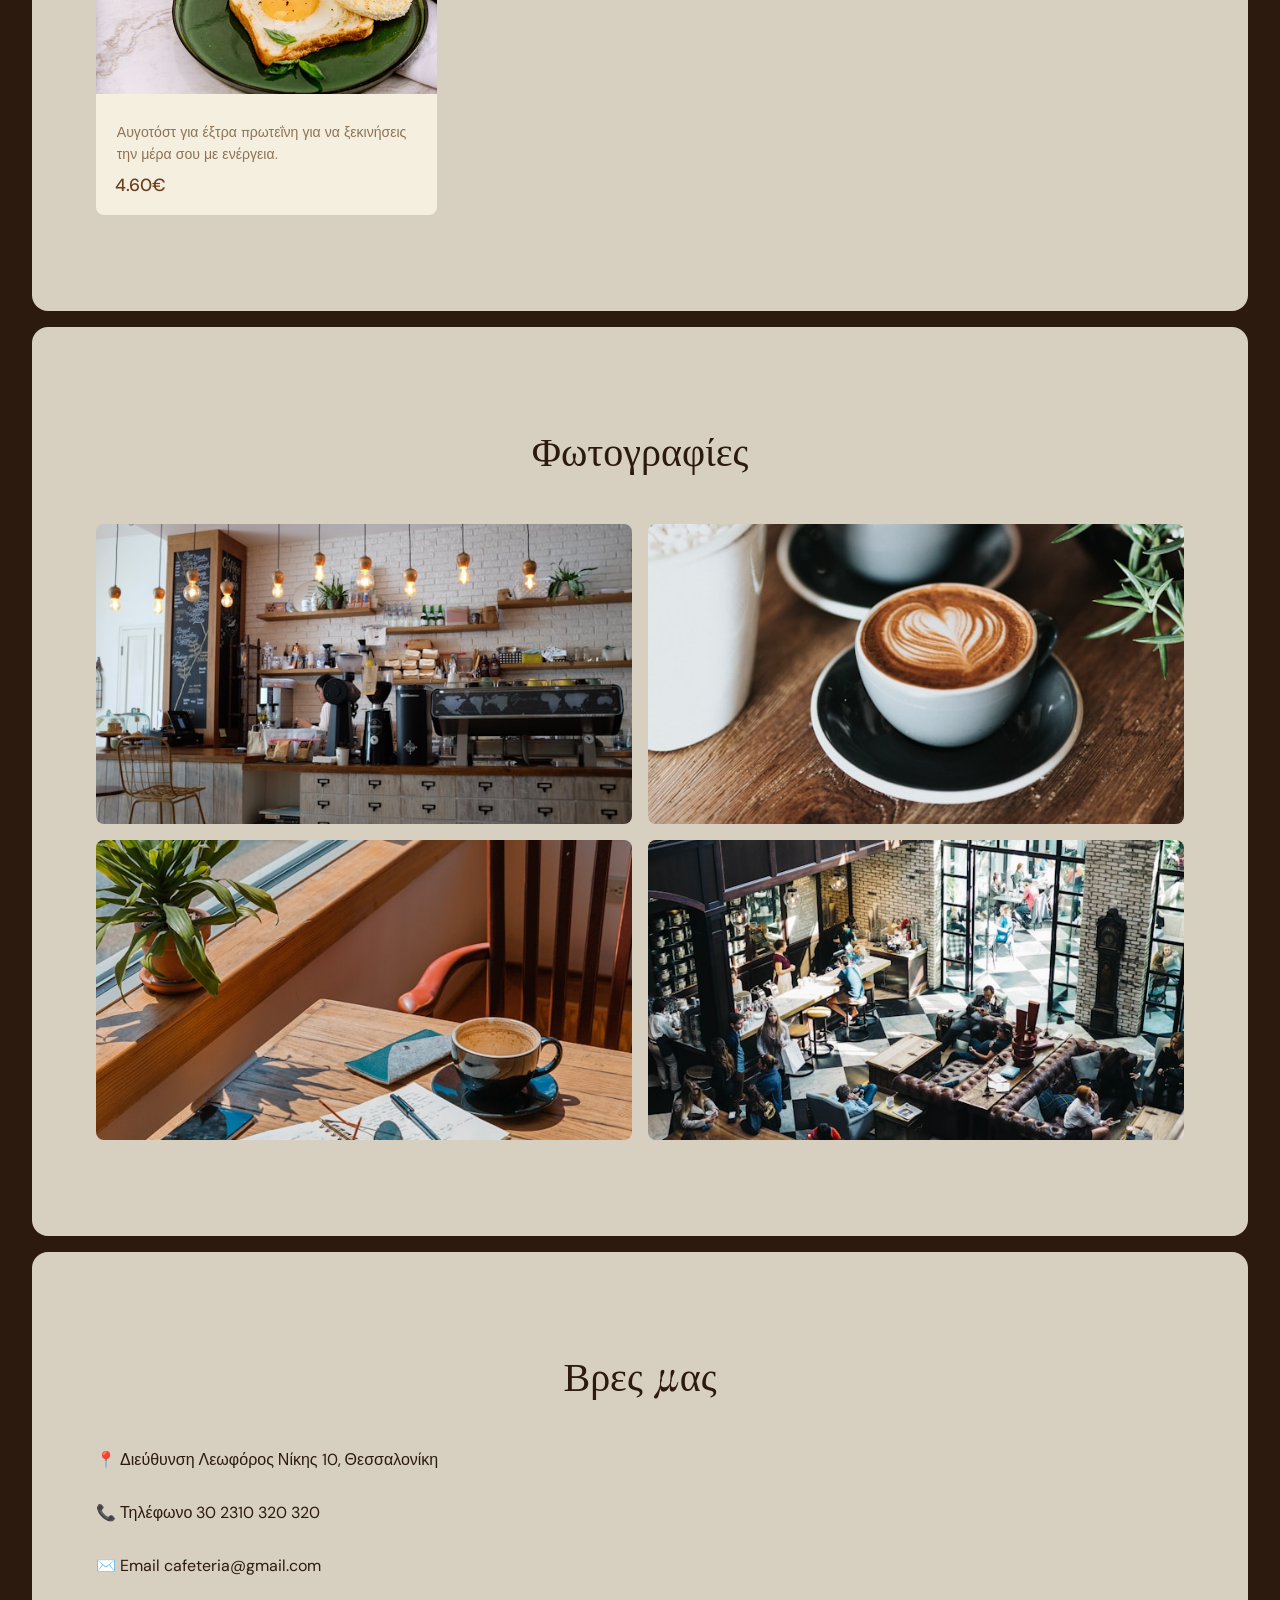
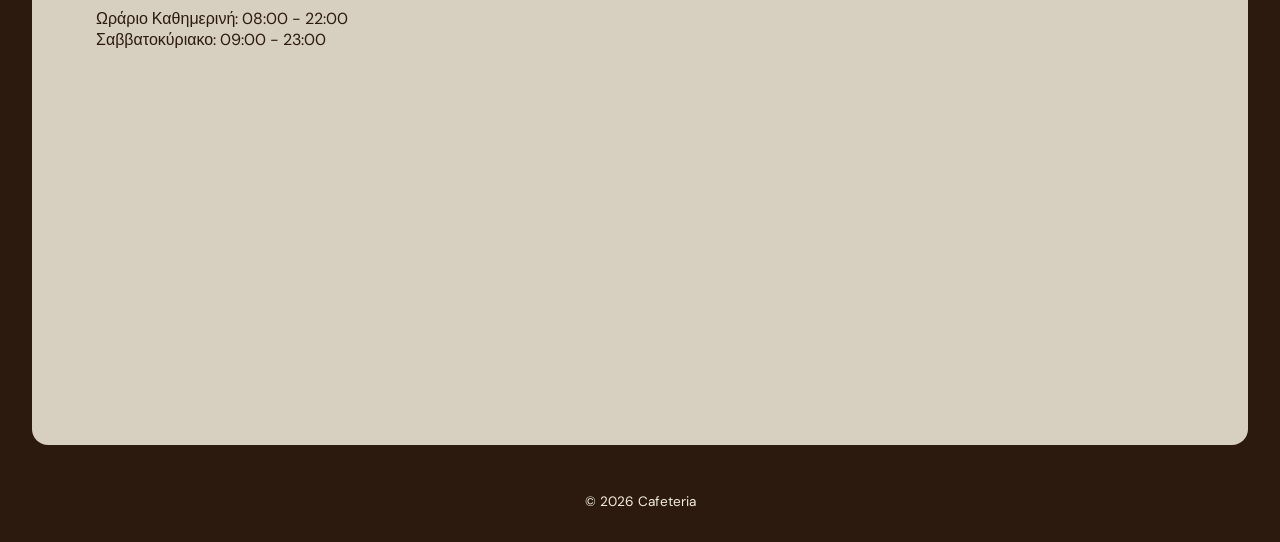
==== commit d599167f: "correction the syntax gallery" ====
--- a/index.html
+++ b/index.html
@@ -14,7 +14,7 @@
         <ul class="nav-links">
             <li><a href="#about">Σχετικά</a></li>
             <li><a href="#menu">Μενού</a></li>
-            <li><a href="#gallery">Gallery</a></li>
+            <li><a href="#gallery">Φωτογραφίες</a></li>
             <li><a href="#contact">Επικοινωνία</a></li>
         </ul>
     </nav>
@@ -131,7 +131,7 @@
 
     <!-- Gallery -->
     <section id="gallery">
-        <h2>Gallery</h2>
+        <h2>Φωτογραφίες</h2>
         <div class="gallery-grid">
             <img src="images/Bar.jpg" alt="Bar">
             <img src="images/cups.jpg" alt="cups">
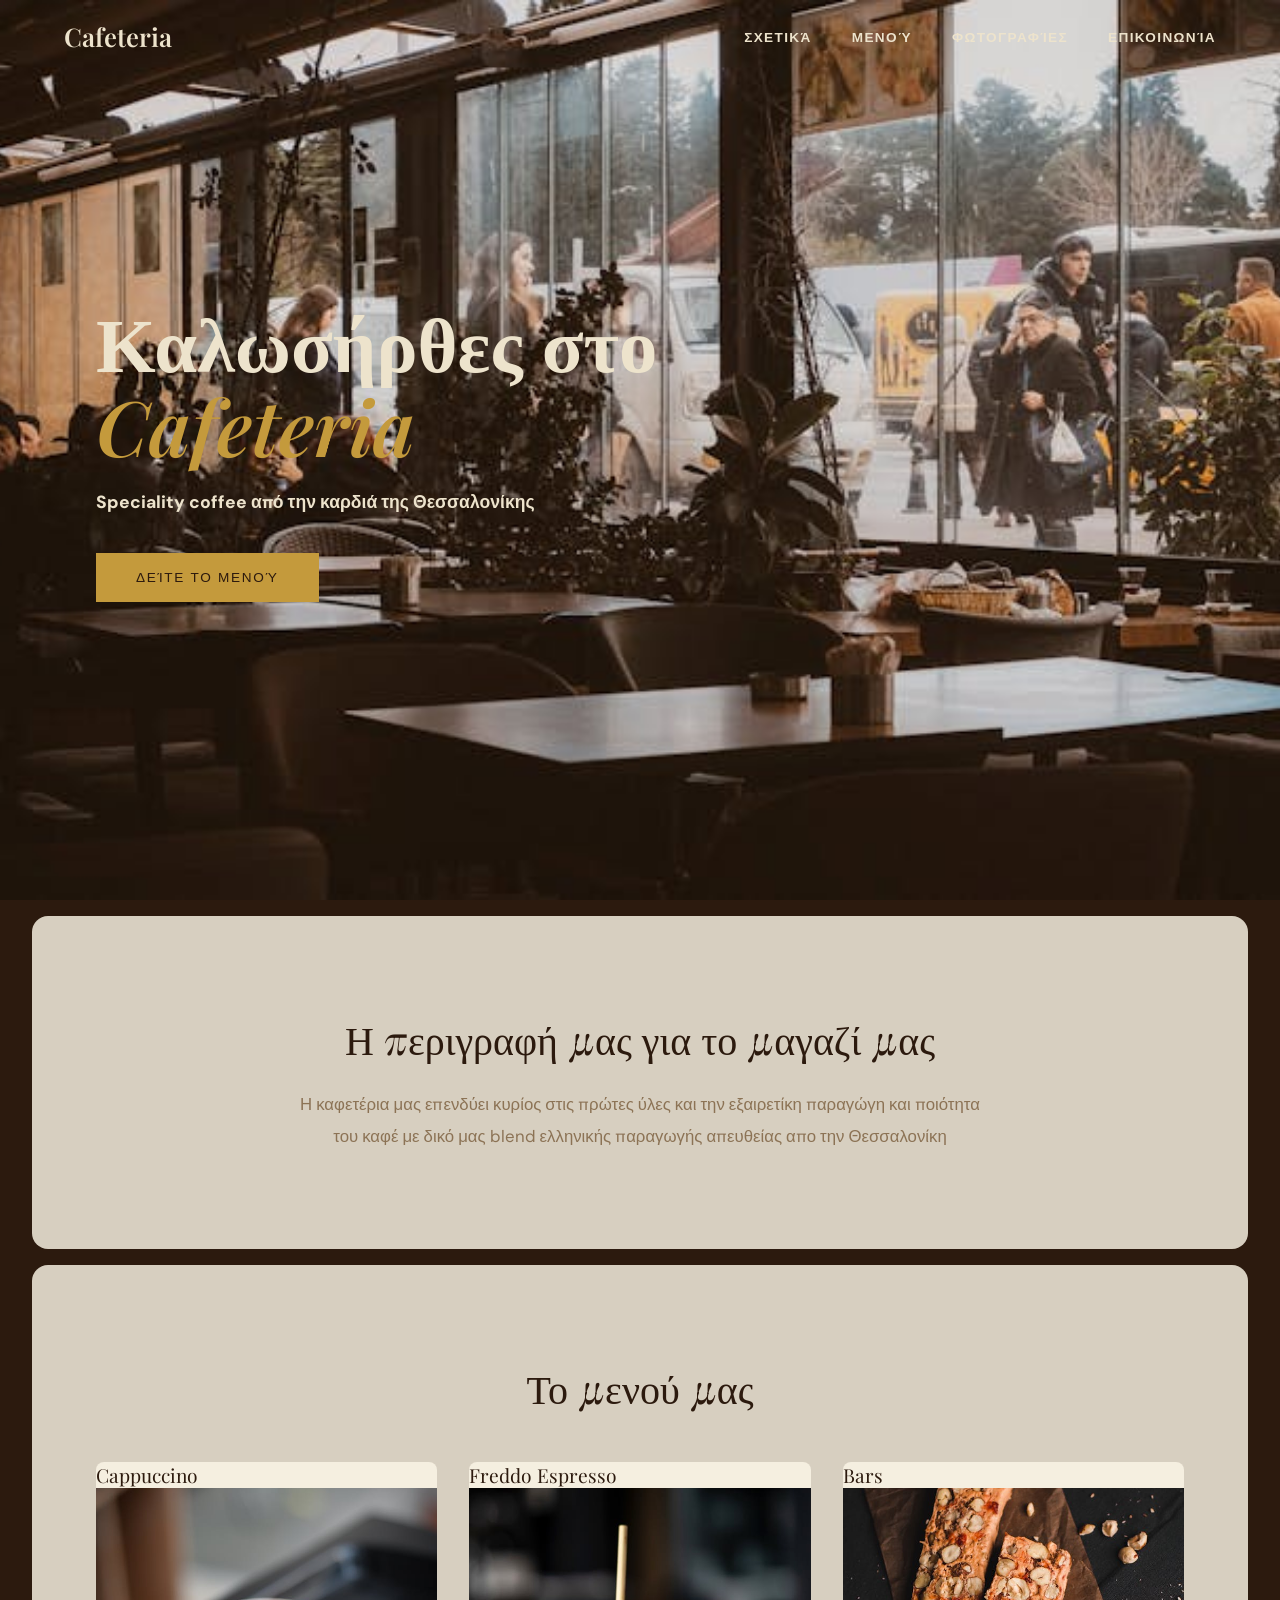
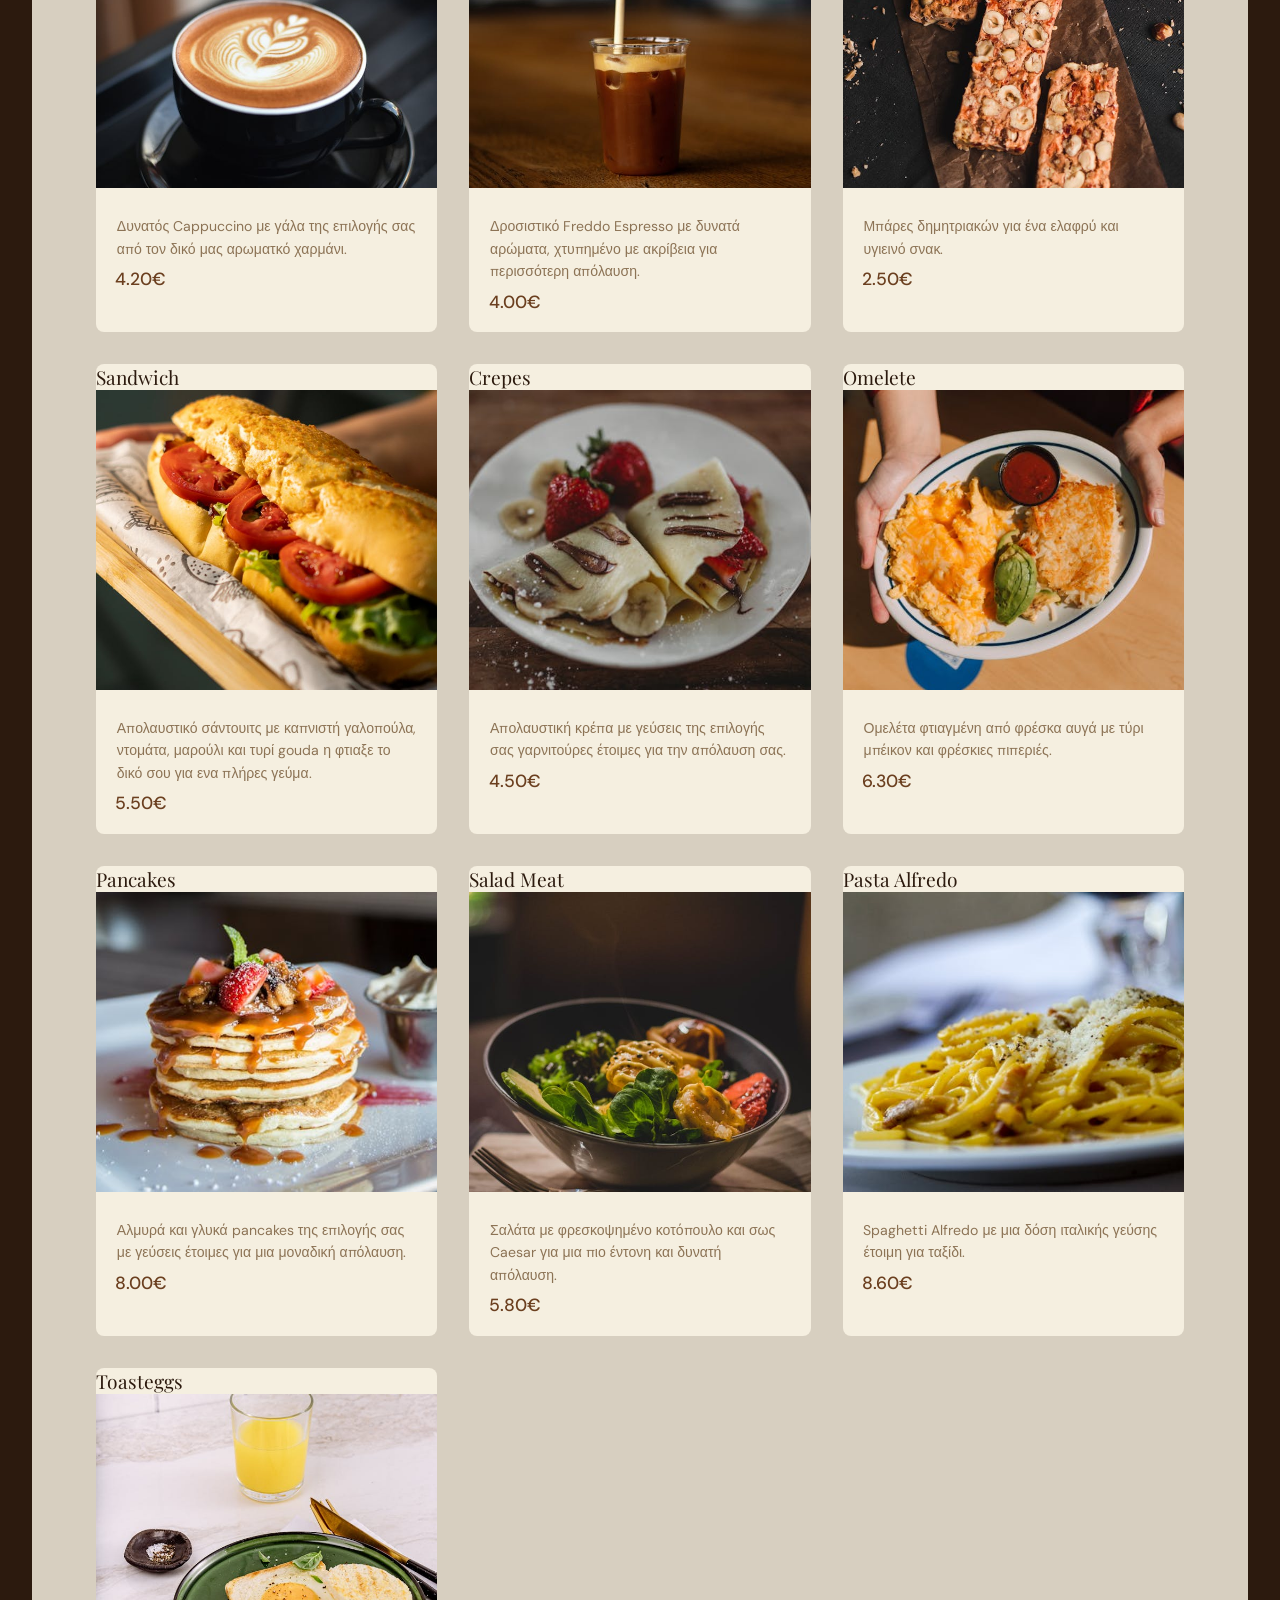
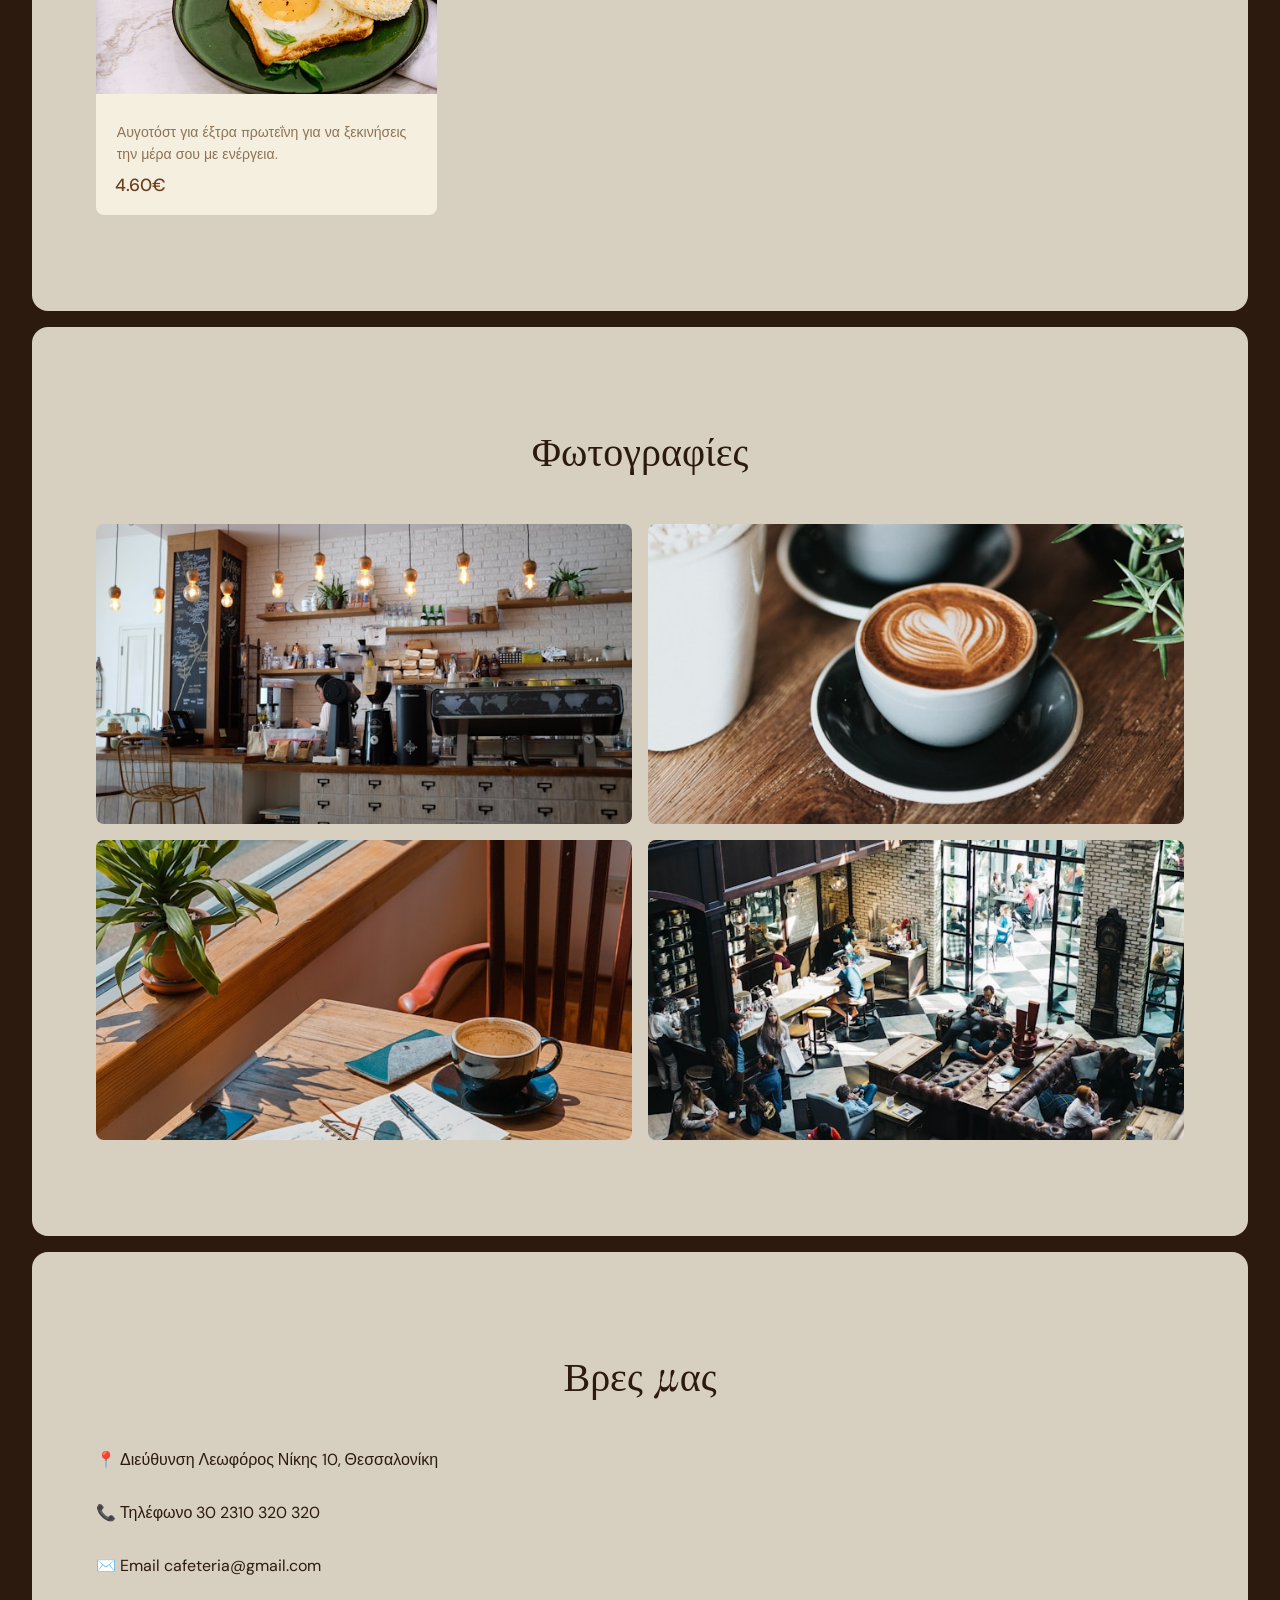
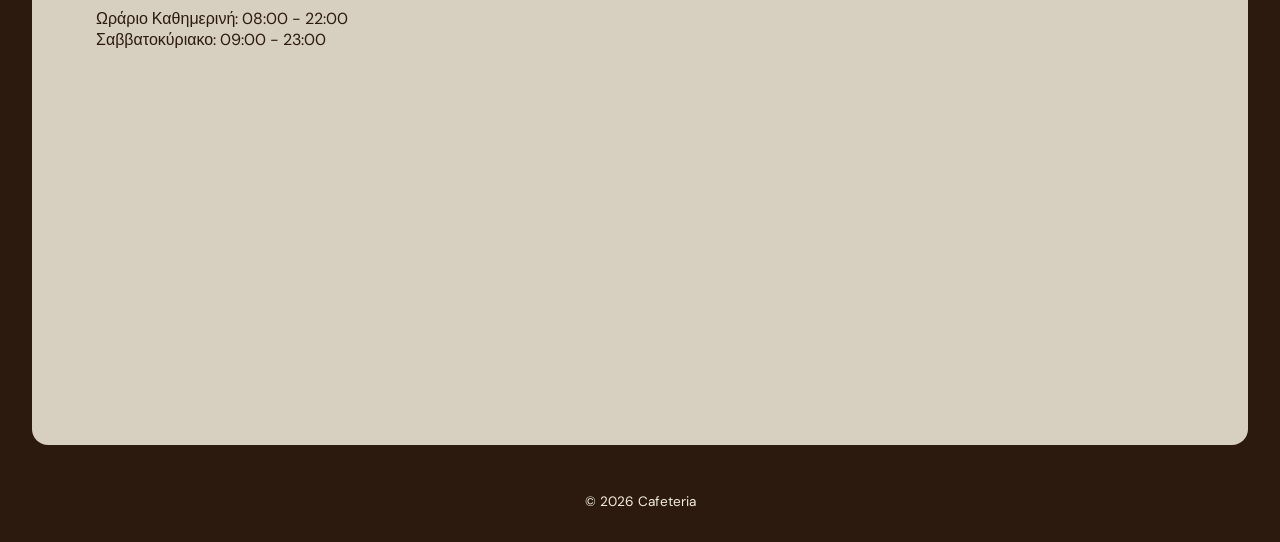
==== commit b27dfc8e: "add query for Tablet ipad... and correction syntax index" ====
--- a/index.html
+++ b/index.html
@@ -77,7 +77,7 @@
                 <h3>Crepes</h3>
                 <img src="images/crepes.jpg" alt="crepes">
                 <div class="card-info">
-                    <p class="card-desc">Απολαυστική κρέπα με γεύσεις της επιλογής σας γαρνιτούρες έτοιμες για την απόλαυση σου.</p>
+                    <p class="card-desc">Απολαυστική κρέπα με γεύσεις της επιλογής σας γαρνιτούρες έτοιμες για την απόλαυση σας.</p>
                     <span class="card-price">4.50€</span>
                 </div>
             </div>
--- a/styles.css
+++ b/styles.css
@@ -402,7 +402,7 @@
     }
     
     .nav-links {
-        gap: 1rem;
+        gap: 0.5rem;
     }
 
     .nav-links a {
@@ -479,4 +479,52 @@
         margin: 0;
         border-radius: 0;
     }
+}
+
+/* ── TABLET ── */
+@media (min-width: 769px) and (max-width: 1024px) {
+
+    /* Navbar */
+    nav {
+        padding: 1.2rem 2rem;
+    }
+
+    /* Hero */
+    #hero {
+        padding: 0 3rem;
+    }
+
+    /* Menu */
+    #menu {
+        padding: 5rem 2rem;
+    }
+
+    .menu-grid {
+        grid-template-columns: repeat(2, 1fr); /* 2 κάρτες αντί για 3 */
+    }
+
+    /* Gallery */
+    #gallery {
+        padding: 5rem 2rem;
+    }
+
+    /* Contact */
+    #contact {
+        padding: 5rem 2rem;
+    }
+
+    .contact-wrapper {
+        grid-template-columns: 1fr 1fr; /* ίσες στήλες */
+    }
+
+    #map iframe {
+        width: 100%;
+        height: 350px;
+    }
+
+    /* About */
+    #about {
+        padding: 5rem 2rem;
+    }
+
 }
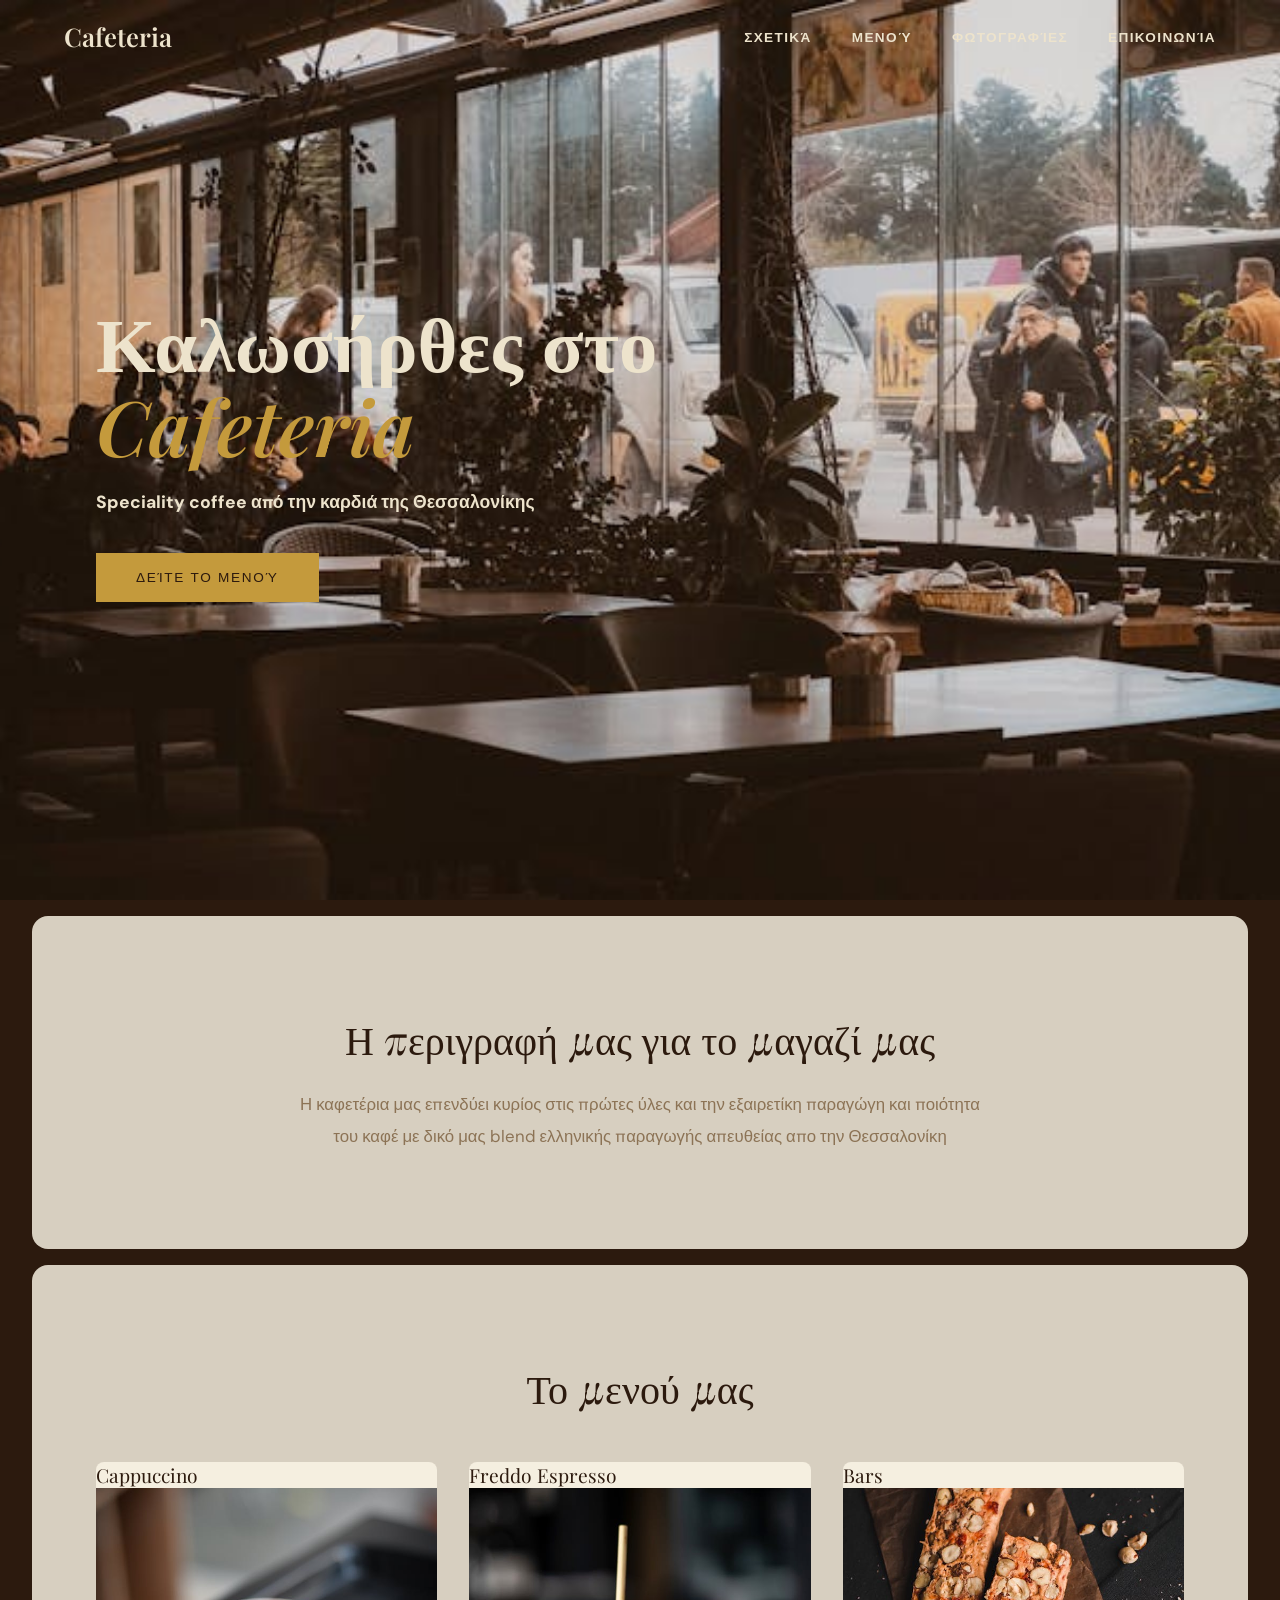
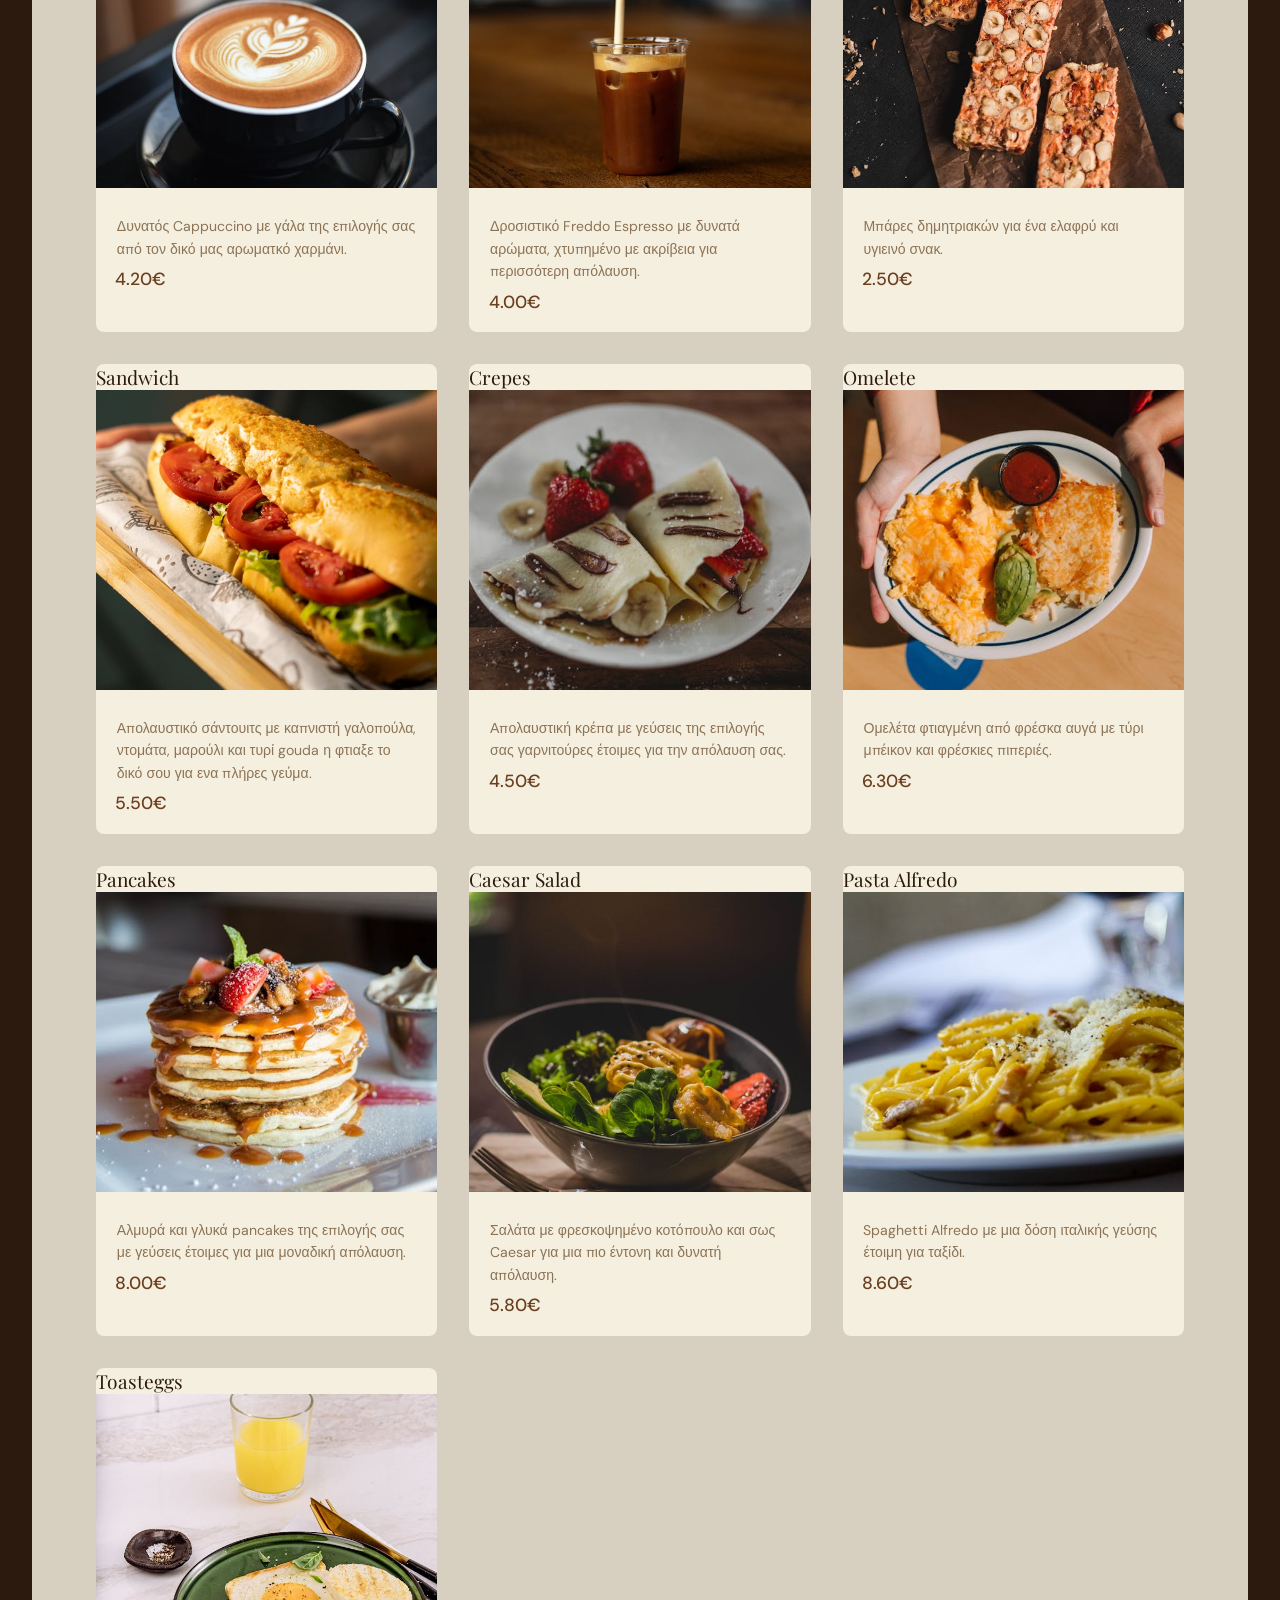
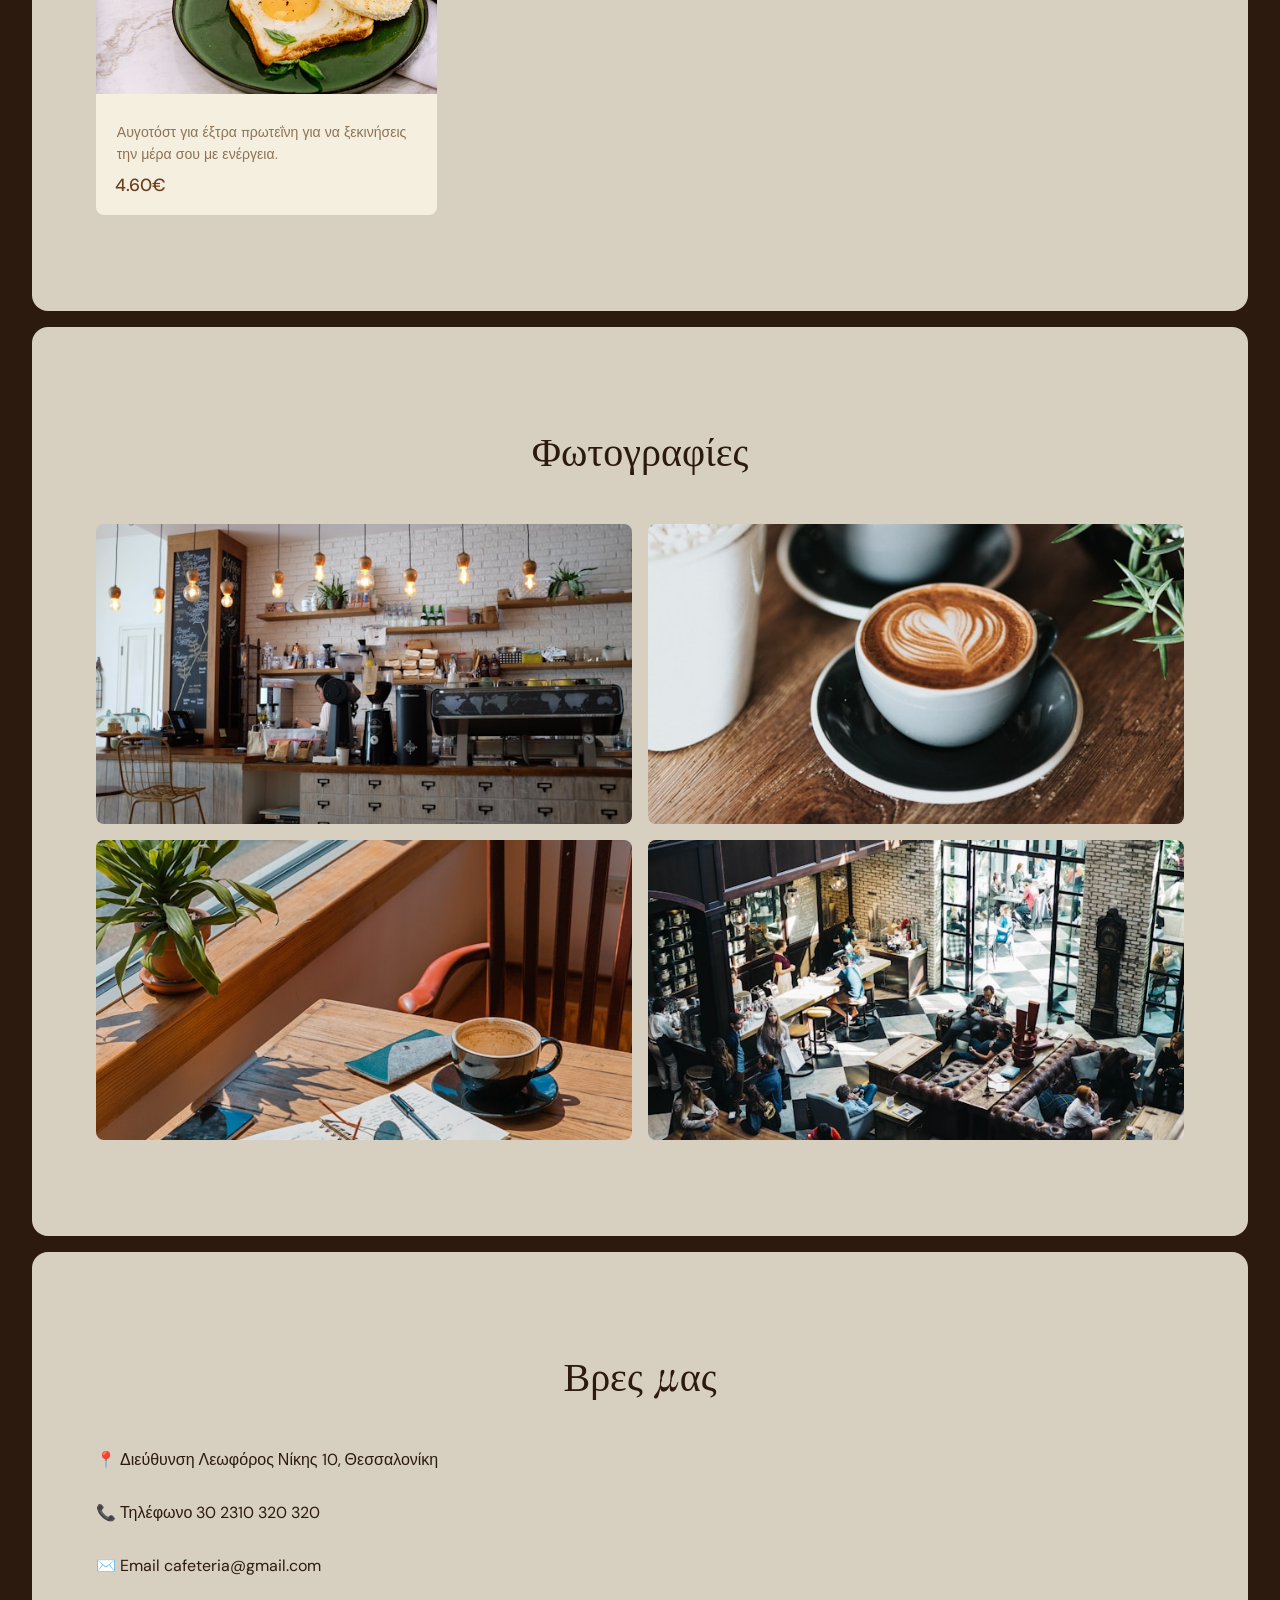
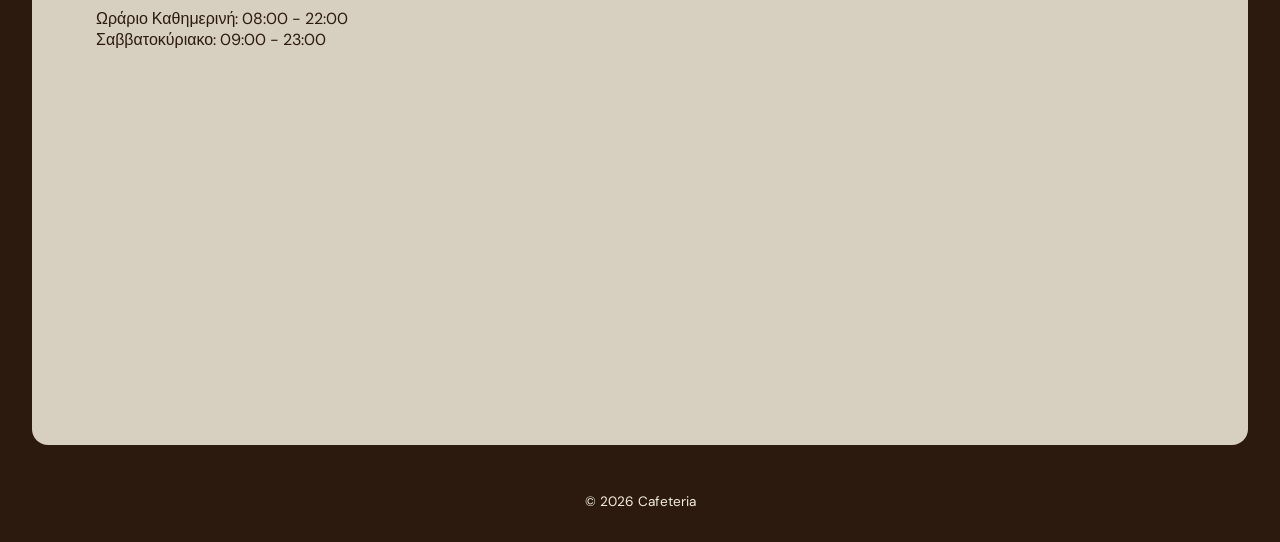
==== commit 60db355b: "correction syntax index" ====
--- a/index.html
+++ b/index.html
@@ -101,7 +101,7 @@
             </div>
             
             <div class="menu-card">
-                <h3>Salad Meat</h3>
+                <h3>Caesar Salad</h3>
                 <img src="images/saladmeat.jpg" alt="saladmeat">
                 <div class="card-info">
                     <p class="card-desc">Σαλάτα με φρεσκοψημένο κοτόπουλο και σως Caesar για μια πιο έντονη και δυνατή απόλαυση.</p>
